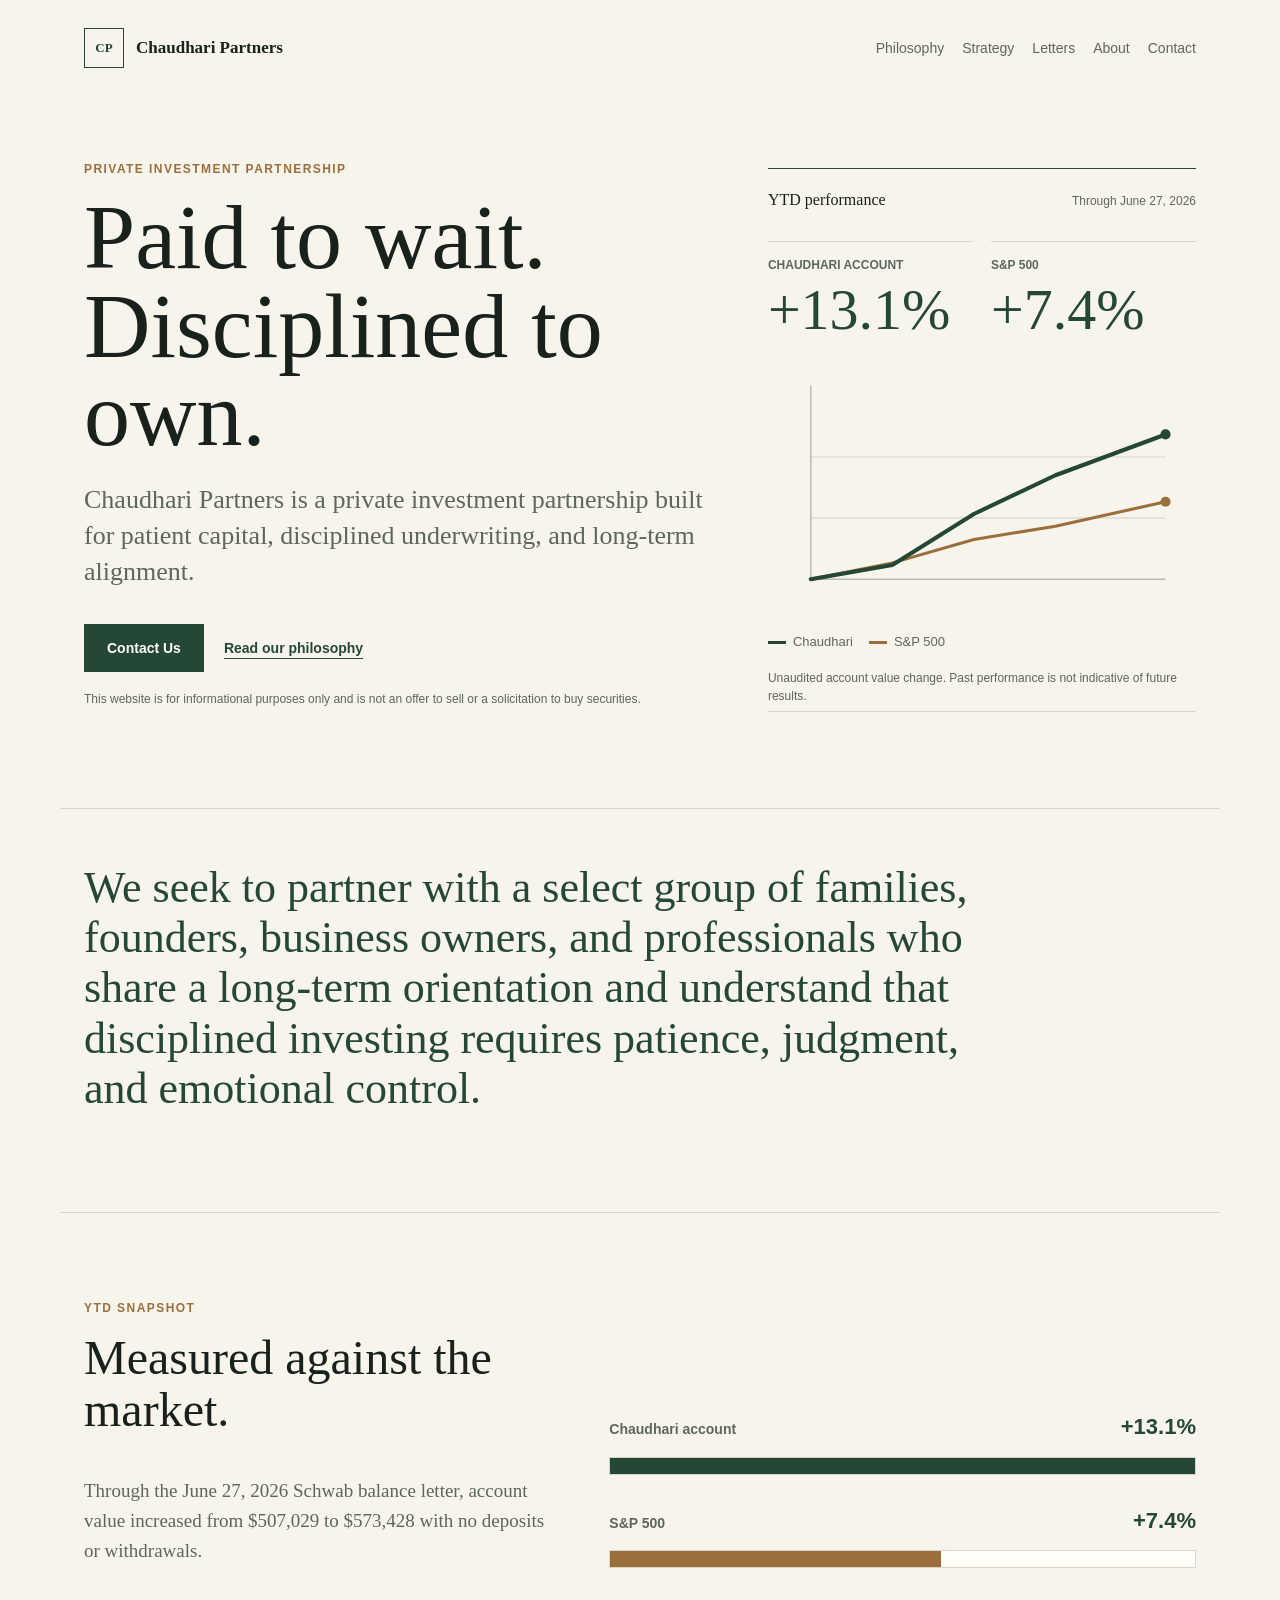
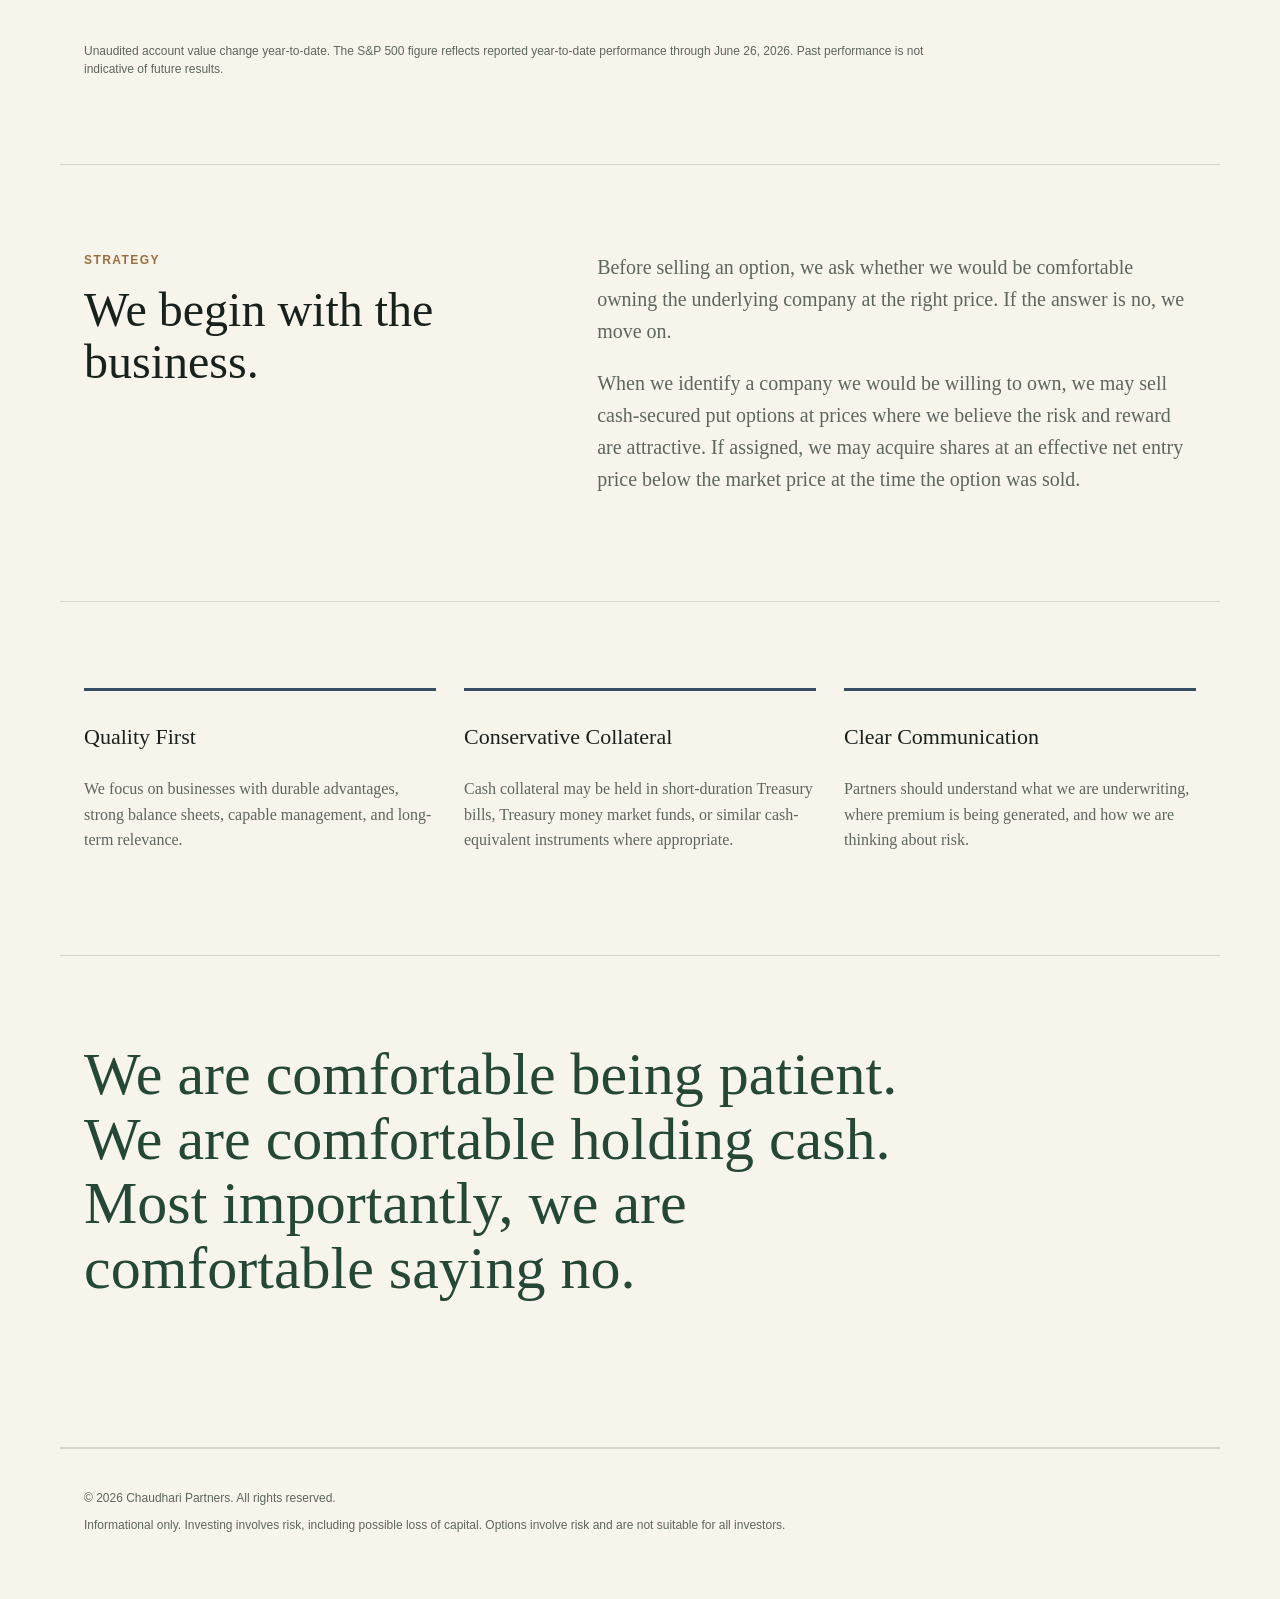
==== index.html @ 7013c4ef "Add YTD chart and mid-year letter" ====
<!doctype html>
<html lang="en">
  <head>
    <meta charset="utf-8">
    <meta name="viewport" content="width=device-width, initial-scale=1">
    <title>Chaudhari Partners | Private Investment Partnership</title>
    <meta name="description" content="Chaudhari Partners is a private investment partnership for patient capital, disciplined underwriting, and long-term alignment in public markets.">
    <meta name="robots" content="index, follow">
    <link rel="canonical" href="https://www.chaudharipartners.com/">
    <meta property="og:type" content="website">
    <meta property="og:site_name" content="Chaudhari Partners">
    <meta property="og:title" content="Chaudhari Partners | Private Investment Partnership">
    <meta property="og:description" content="Patient capital, disciplined underwriting, and long-term alignment in public markets.">
    <meta property="og:url" content="https://www.chaudharipartners.com/">
    <meta name="twitter:card" content="summary">
    <meta name="twitter:title" content="Chaudhari Partners | Private Investment Partnership">
    <meta name="twitter:description" content="Patient capital, disciplined underwriting, and long-term alignment in public markets.">
    <script type="application/ld+json">
      {
        "@context": "https://schema.org",
        "@type": "Organization",
        "name": "Chaudhari Partners",
        "url": "https://www.chaudharipartners.com/",
        "description": "A private investment partnership built for patient capital, disciplined underwriting, and long-term alignment.",
        "areaServed": "United States",
        "sameAs": []
      }
    </script>
    <link rel="icon" href="favicon.svg" type="image/svg+xml">
    <link rel="stylesheet" href="styles.css">
  </head>
  <body>
    <header class="site-header">
      <a class="brand" href="index.html" aria-label="Chaudhari Partners home"><span class="brand-mark">CP</span><span>Chaudhari Partners</span></a>
      <nav class="nav" aria-label="Primary navigation">
        <a href="philosophy.html">Philosophy</a>
        <a href="index.html#strategy">Strategy</a>
        <a href="letters.html">Letters</a>
        <a href="about.html">About</a>
        <a href="contact.html">Contact</a>
      </nav>
    </header>
    <main>
      <section class="hero">
        <div class="hero-copy">
          <p class="eyebrow">Private investment partnership</p>
          <h1>Paid to wait. Disciplined to own.</h1>
          <p class="lede">Chaudhari Partners is a private investment partnership built for patient capital, disciplined underwriting, and long-term alignment.</p>
          <div class="hero-actions">
            <a class="button" href="contact.html">Contact Us</a>
            <a class="text-link" href="philosophy.html">Read our philosophy</a>
          </div>
          <p class="notice">This website is for informational purposes only and is not an offer to sell or a solicitation to buy securities.</p>
        </div>
        <aside class="hero-chart-panel" aria-label="Year-to-date performance comparison">
          <div class="chart-topline">
            <p class="panel-label">YTD performance</p>
            <span>Through June 27, 2026</span>
          </div>
          <div class="chart-values">
            <div>
              <span>Chaudhari account</span>
              <strong>+13.1%</strong>
            </div>
            <div>
              <span>S&amp;P 500</span>
              <strong>+7.4%</strong>
            </div>
          </div>
          <svg class="hero-chart" viewBox="0 0 420 260" role="img" aria-label="Chaudhari account outperformed the S&P 500 year to date">
            <line x1="42" y1="28" x2="42" y2="218"></line>
            <line x1="42" y1="218" x2="390" y2="218"></line>
            <line class="gridline" x1="42" y1="158" x2="390" y2="158"></line>
            <line class="gridline" x1="42" y1="98" x2="390" y2="98"></line>
            <path class="benchmark-line" d="M 42 218 L 122 202 L 202 179 L 282 166 L 390 142"></path>
            <path class="account-line" d="M 42 218 L 122 204 L 202 154 L 282 116 L 390 76"></path>
            <circle class="account-dot" cx="390" cy="76" r="5"></circle>
            <circle class="benchmark-dot" cx="390" cy="142" r="5"></circle>
          </svg>
          <div class="chart-legend">
            <span><i class="legend-account"></i>Chaudhari</span>
            <span><i class="legend-benchmark"></i>S&amp;P 500</span>
          </div>
          <p class="chart-disclosure">Unaudited account value change. Past performance is not indicative of future results.</p>
        </aside>
      </section>
      <section class="intro">
        <p>We seek to partner with a select group of families, founders, business owners, and professionals who share a long-term orientation and understand that disciplined investing requires patience, judgment, and emotional control.</p>
      </section>
      <section class="section performance-snapshot" aria-labelledby="performance-title">
        <div class="performance-heading">
          <p class="eyebrow">YTD snapshot</p>
          <h2 id="performance-title">Measured against the market.</h2>
          <p>Through the June 27, 2026 Schwab balance letter, account value increased from $507,029 to $573,428 with no deposits or withdrawals.</p>
        </div>
        <div class="performance-chart" aria-label="Year-to-date performance comparison">
          <div class="metric-row">
            <div class="metric-label">
              <span>Chaudhari account</span>
              <strong>+13.1%</strong>
            </div>
            <div class="bar-track"><div class="bar account-bar"></div></div>
          </div>
          <div class="metric-row">
            <div class="metric-label">
              <span>S&amp;P 500</span>
              <strong>+7.4%</strong>
            </div>
            <div class="bar-track"><div class="bar benchmark-bar"></div></div>
          </div>
        </div>
        <p class="performance-note">Unaudited account value change year-to-date. The S&amp;P 500 figure reflects reported year-to-date performance through June 26, 2026. Past performance is not indicative of future results.</p>
      </section>
      <section id="strategy" class="section split">
        <div>
          <p class="eyebrow">Strategy</p>
          <h2>We begin with the business.</h2>
        </div>
        <div class="prose">
          <p>Before selling an option, we ask whether we would be comfortable owning the underlying company at the right price. If the answer is no, we move on.</p>
          <p>When we identify a company we would be willing to own, we may sell cash-secured put options at prices where we believe the risk and reward are attractive. If assigned, we may acquire shares at an effective net entry price below the market price at the time the option was sold.</p>
        </div>
      </section>
      <section class="section grid-three">
        <article><h3>Quality First</h3><p>We focus on businesses with durable advantages, strong balance sheets, capable management, and long-term relevance.</p></article>
        <article><h3>Conservative Collateral</h3><p>Cash collateral may be held in short-duration Treasury bills, Treasury money market funds, or similar cash-equivalent instruments where appropriate.</p></article>
        <article><h3>Clear Communication</h3><p>Partners should understand what we are underwriting, where premium is being generated, and how we are thinking about risk.</p></article>
      </section>
      <section class="section quote-band"><blockquote><p>We are comfortable being patient. We are comfortable holding cash. Most importantly, we are comfortable saying no.</p></blockquote></section>
    </main>
    <footer class="site-footer">
      <p>&copy; 2026 Chaudhari Partners. All rights reserved.</p>
      <p>Informational only. Investing involves risk, including possible loss of capital. Options involve risk and are not suitable for all investors.</p>
    </footer>
  </body>
</html>
---- styles.css ----
:root {
  --ink: #18211c;
  --muted: #5d665f;
  --line: #d8d5cb;
  --paper: #f7f4ec;
  --white: #fffdf8;
  --green: #254735;
  --copper: #9b6f3c;
  --blue: #384c65;
}

* { box-sizing: border-box; }
html { scroll-behavior: smooth; }
body {
  margin: 0;
  background: var(--paper);
  color: var(--ink);
  font-family: Georgia, "Times New Roman", serif;
  line-height: 1.6;
}
a { color: inherit; }
.site-header {
  display: flex;
  align-items: center;
  justify-content: space-between;
  gap: 32px;
  max-width: 1160px;
  margin: 0 auto;
  padding: 28px 24px;
}
.brand {
  display: inline-flex;
  align-items: center;
  gap: 12px;
  color: var(--ink);
  font-size: 17px;
  font-weight: 700;
  text-decoration: none;
  white-space: nowrap;
}
.brand-mark {
  display: inline-grid;
  width: 40px;
  height: 40px;
  place-items: center;
  border: 1px solid var(--green);
  color: var(--green);
  font-size: 13px;
  letter-spacing: 0;
}
.nav {
  display: flex;
  flex-wrap: wrap;
  align-items: center;
  justify-content: flex-end;
  gap: 18px;
  color: var(--muted);
  font-family: Arial, Helvetica, sans-serif;
  font-size: 14px;
}
.nav a { text-decoration: none; }
.nav a:hover { color: var(--green); }
.hero {
  display: grid;
  grid-template-columns: minmax(0, 1.1fr) minmax(280px, 0.75fr);
  gap: 56px;
  align-items: center;
  max-width: 1160px;
  min-height: 620px;
  margin: 0 auto;
  padding: 64px 24px 88px;
}
.eyebrow {
  margin: 0 0 14px;
  color: var(--copper);
  font-family: Arial, Helvetica, sans-serif;
  font-size: 12px;
  font-weight: 700;
  letter-spacing: 0.12em;
  text-transform: uppercase;
}
h1, h2, h3, p { margin-top: 0; }
h1 {
  max-width: 760px;
  margin-bottom: 24px;
  font-size: clamp(48px, 8vw, 92px);
  font-weight: 500;
  line-height: 0.96;
  letter-spacing: 0;
}
h2 {
  font-size: clamp(30px, 4vw, 48px);
  font-weight: 500;
  line-height: 1.08;
  letter-spacing: 0;
}
h3 { font-size: 22px; font-weight: 500; }
.lede {
  max-width: 720px;
  color: var(--muted);
  font-size: clamp(20px, 2.4vw, 26px);
  line-height: 1.38;
}
.hero-actions {
  display: flex;
  flex-wrap: wrap;
  align-items: center;
  gap: 20px;
  margin: 34px 0 18px;
}
.button {
  display: inline-flex;
  min-height: 48px;
  align-items: center;
  justify-content: center;
  padding: 12px 22px;
  border: 1px solid var(--green);
  background: var(--green);
  color: var(--white);
  font-family: Arial, Helvetica, sans-serif;
  font-size: 14px;
  font-weight: 700;
  text-decoration: none;
}
.button:hover { background: #1a3527; }
.text-link {
  color: var(--green);
  font-family: Arial, Helvetica, sans-serif;
  font-size: 14px;
  font-weight: 700;
  text-decoration-thickness: 1px;
  text-underline-offset: 5px;
}
.notice {
  max-width: 560px;
  color: var(--muted);
  font-family: Arial, Helvetica, sans-serif;
  font-size: 12px;
  line-height: 1.5;
}
.hero-chart-panel {
  border-top: 1px solid var(--green);
  border-bottom: 1px solid var(--line);
  padding: 18px 0 6px;
}
.chart-topline {
  display: flex;
  align-items: baseline;
  justify-content: space-between;
  gap: 18px;
  margin-bottom: 28px;
}
.chart-topline .panel-label {
  margin-bottom: 0;
}
.chart-topline span,
.chart-disclosure {
  color: var(--muted);
  font-family: Arial, Helvetica, sans-serif;
  font-size: 12px;
}
.chart-values {
  display: grid;
  grid-template-columns: 1fr 1fr;
  gap: 18px;
  margin-bottom: 18px;
}
.chart-values div {
  border-top: 1px solid var(--line);
  padding-top: 14px;
}
.chart-values span {
  display: block;
  color: var(--muted);
  font-family: Arial, Helvetica, sans-serif;
  font-size: 12px;
  font-weight: 700;
  text-transform: uppercase;
}
.chart-values strong {
  display: block;
  margin-top: 6px;
  color: var(--green);
  font-size: clamp(34px, 5vw, 58px);
  font-weight: 500;
  line-height: 1;
}
.hero-chart {
  display: block;
  width: 100%;
  height: auto;
  margin: 8px 0 10px;
}
.hero-chart line {
  stroke: rgba(24, 33, 28, 0.28);
  stroke-width: 1.4;
}
.hero-chart .gridline {
  stroke: rgba(24, 33, 28, 0.12);
}
.account-line,
.benchmark-line {
  fill: none;
  stroke-linecap: round;
  stroke-linejoin: round;
  stroke-width: 4;
}
.account-line {
  stroke: var(--green);
}
.benchmark-line {
  stroke: var(--copper);
  stroke-width: 3;
}
.account-dot {
  fill: var(--green);
}
.benchmark-dot {
  fill: var(--copper);
}
.chart-legend {
  display: flex;
  flex-wrap: wrap;
  gap: 16px;
  margin-bottom: 16px;
  color: var(--muted);
  font-family: Arial, Helvetica, sans-serif;
  font-size: 13px;
}
.chart-legend span {
  display: inline-flex;
  align-items: center;
  gap: 7px;
}
.chart-legend i {
  display: inline-block;
  width: 18px;
  height: 3px;
}
.legend-account {
  background: var(--green);
}
.legend-benchmark {
  background: var(--copper);
}
.chart-disclosure {
  margin-bottom: 0;
  line-height: 1.5;
}
.intro, .section, .page {
  max-width: 1160px;
  margin: 0 auto;
  padding-right: 24px;
  padding-left: 24px;
}
.intro {
  padding-top: 54px;
  padding-bottom: 54px;
  border-top: 1px solid var(--line);
  border-bottom: 1px solid var(--line);
}
.intro p {
  max-width: 900px;
  color: var(--green);
  font-size: clamp(28px, 4vw, 44px);
  line-height: 1.14;
}
.section { padding-top: 86px; padding-bottom: 86px; }
.split {
  display: grid;
  grid-template-columns: minmax(240px, 0.75fr) minmax(0, 1fr);
  gap: 64px;
}
.prose { color: var(--muted); font-size: 20px; }
.performance-snapshot {
  display: grid;
  grid-template-columns: minmax(260px, 0.8fr) minmax(0, 1fr);
  gap: 56px;
  align-items: end;
  border-bottom: 1px solid var(--line);
}
.performance-heading p:not(.eyebrow) {
  max-width: 520px;
  color: var(--muted);
  font-size: 19px;
}
.performance-chart {
  display: grid;
  gap: 28px;
  padding: 8px 0 18px;
}
.metric-row {
  display: grid;
  gap: 12px;
}
.metric-label {
  display: flex;
  align-items: baseline;
  justify-content: space-between;
  gap: 20px;
  font-family: Arial, Helvetica, sans-serif;
}
.metric-label span {
  color: var(--muted);
  font-size: 14px;
  font-weight: 700;
}
.metric-label strong {
  color: var(--green);
  font-size: 22px;
}
.bar-track {
  height: 18px;
  border: 1px solid var(--line);
  background: var(--white);
}
.bar {
  height: 100%;
}
.account-bar {
  width: 100%;
  background: var(--green);
}
.benchmark-bar {
  width: 56.5%;
  background: var(--copper);
}
.performance-note {
  grid-column: 1 / -1;
  max-width: 860px;
  margin-bottom: 0;
  color: var(--muted);
  font-family: Arial, Helvetica, sans-serif;
  font-size: 12px;
  line-height: 1.5;
}

.grid-three {
  display: grid;
  grid-template-columns: repeat(3, minmax(0, 1fr));
  gap: 28px;
  border-top: 1px solid var(--line);
}
.grid-three article { padding-top: 28px; border-top: 3px solid var(--blue); }
.grid-three p { color: var(--muted); }
.quote-band { border-top: 1px solid var(--line); border-bottom: 1px solid var(--line); }
blockquote { margin: 0; }
blockquote p {
  max-width: 900px;
  color: var(--green);
  font-size: clamp(34px, 5vw, 60px);
  line-height: 1.08;
}
.page { min-height: 64vh; }
.page-hero { max-width: 880px; padding: 72px 0 52px; }
.content-list {
  display: grid;
  gap: 34px;
  max-width: 860px;
  padding-bottom: 90px;
}
.content-list article, .letter-placeholder, .contact-panel, .important, .partner-list {
  border-top: 1px solid var(--line);
  padding-top: 28px;
}
.content-list p, .letter-placeholder p, .important p, .partner-list, .contact-panel p {
  color: var(--muted);
  font-size: 19px;
}
.about-detail { border-top: 1px solid var(--line); }
.about-values {
  padding-top: 28px;
  padding-bottom: 44px;
}
.about-values article { border-top-color: var(--green); }
.about-values h2 {
  margin-bottom: 14px;
  color: var(--green);
  font-size: clamp(26px, 3vw, 38px);
}
.partner-list ul {
  display: grid;
  grid-template-columns: repeat(2, minmax(0, 1fr));
  gap: 12px 28px;
  margin: 24px 0 0;
  padding: 0;
  list-style: none;
}
.partner-list li { padding-left: 20px; border-left: 3px solid var(--copper); }
.letter-placeholder, .contact-panel, .important { max-width: 820px; margin-bottom: 80px; }
.investor-letter {
  max-width: 920px;
  margin-bottom: 92px;
  border-top: 1px solid var(--line);
  padding-top: 34px;
}
.letter-header {
  max-width: 760px;
  margin-bottom: 34px;
}
.letter-header h2 {
  margin-bottom: 14px;
}
.letter-header > p:last-child {
  color: var(--muted);
  font-family: Arial, Helvetica, sans-serif;
  font-size: 14px;
}
.letter-metrics {
  display: grid;
  grid-template-columns: repeat(4, minmax(0, 1fr));
  gap: 18px;
  margin: 34px 0 52px;
}
.letter-metrics div {
  border-top: 3px solid var(--green);
  padding-top: 14px;
}
.letter-metrics span {
  display: block;
  color: var(--muted);
  font-family: Arial, Helvetica, sans-serif;
  font-size: 12px;
  font-weight: 700;
  text-transform: uppercase;
}
.letter-metrics strong {
  display: block;
  margin-top: 8px;
  color: var(--ink);
  font-size: clamp(26px, 3vw, 38px);
  font-weight: 500;
  line-height: 1;
}
.letter-body {
  max-width: 760px;
  color: var(--muted);
  font-size: 20px;
}
.letter-body h3 {
  margin-top: 42px;
  margin-bottom: 12px;
  color: var(--green);
  font-size: 28px;
}
.letter-disclaimer {
  max-width: 820px;
  margin-top: 46px;
  border-top: 1px solid var(--line);
  padding-top: 20px;
}
.letter-disclaimer p {
  color: var(--muted);
  font-family: Arial, Helvetica, sans-serif;
  font-size: 12px;
  line-height: 1.55;
}
.contact-panel {
  display: flex;
  align-items: center;
  justify-content: space-between;
  gap: 28px;
}
.site-footer {
  max-width: 1160px;
  margin: 0 auto;
  padding: 40px 24px 56px;
  border-top: 1px solid var(--line);
  color: var(--muted);
  font-family: Arial, Helvetica, sans-serif;
  font-size: 12px;
}
.site-footer p { max-width: 860px; margin-bottom: 8px; }
@media (max-width: 820px) {
  .site-header { align-items: flex-start; flex-direction: column; }
  .nav { justify-content: flex-start; gap: 12px 16px; }
  .hero, .split, .grid-three, .performance-snapshot { grid-template-columns: 1fr; }
  .hero { gap: 36px; min-height: 0; padding-top: 34px; }
  .section { padding-top: 58px; padding-bottom: 58px; }
  .partner-list ul, .letter-metrics { grid-template-columns: 1fr; }
  .contact-panel { align-items: flex-start; flex-direction: column; }
}
@media (max-width: 520px) {
  .brand { white-space: normal; }
  h1 { font-size: 44px; }
  .lede, .prose { font-size: 18px; }
}
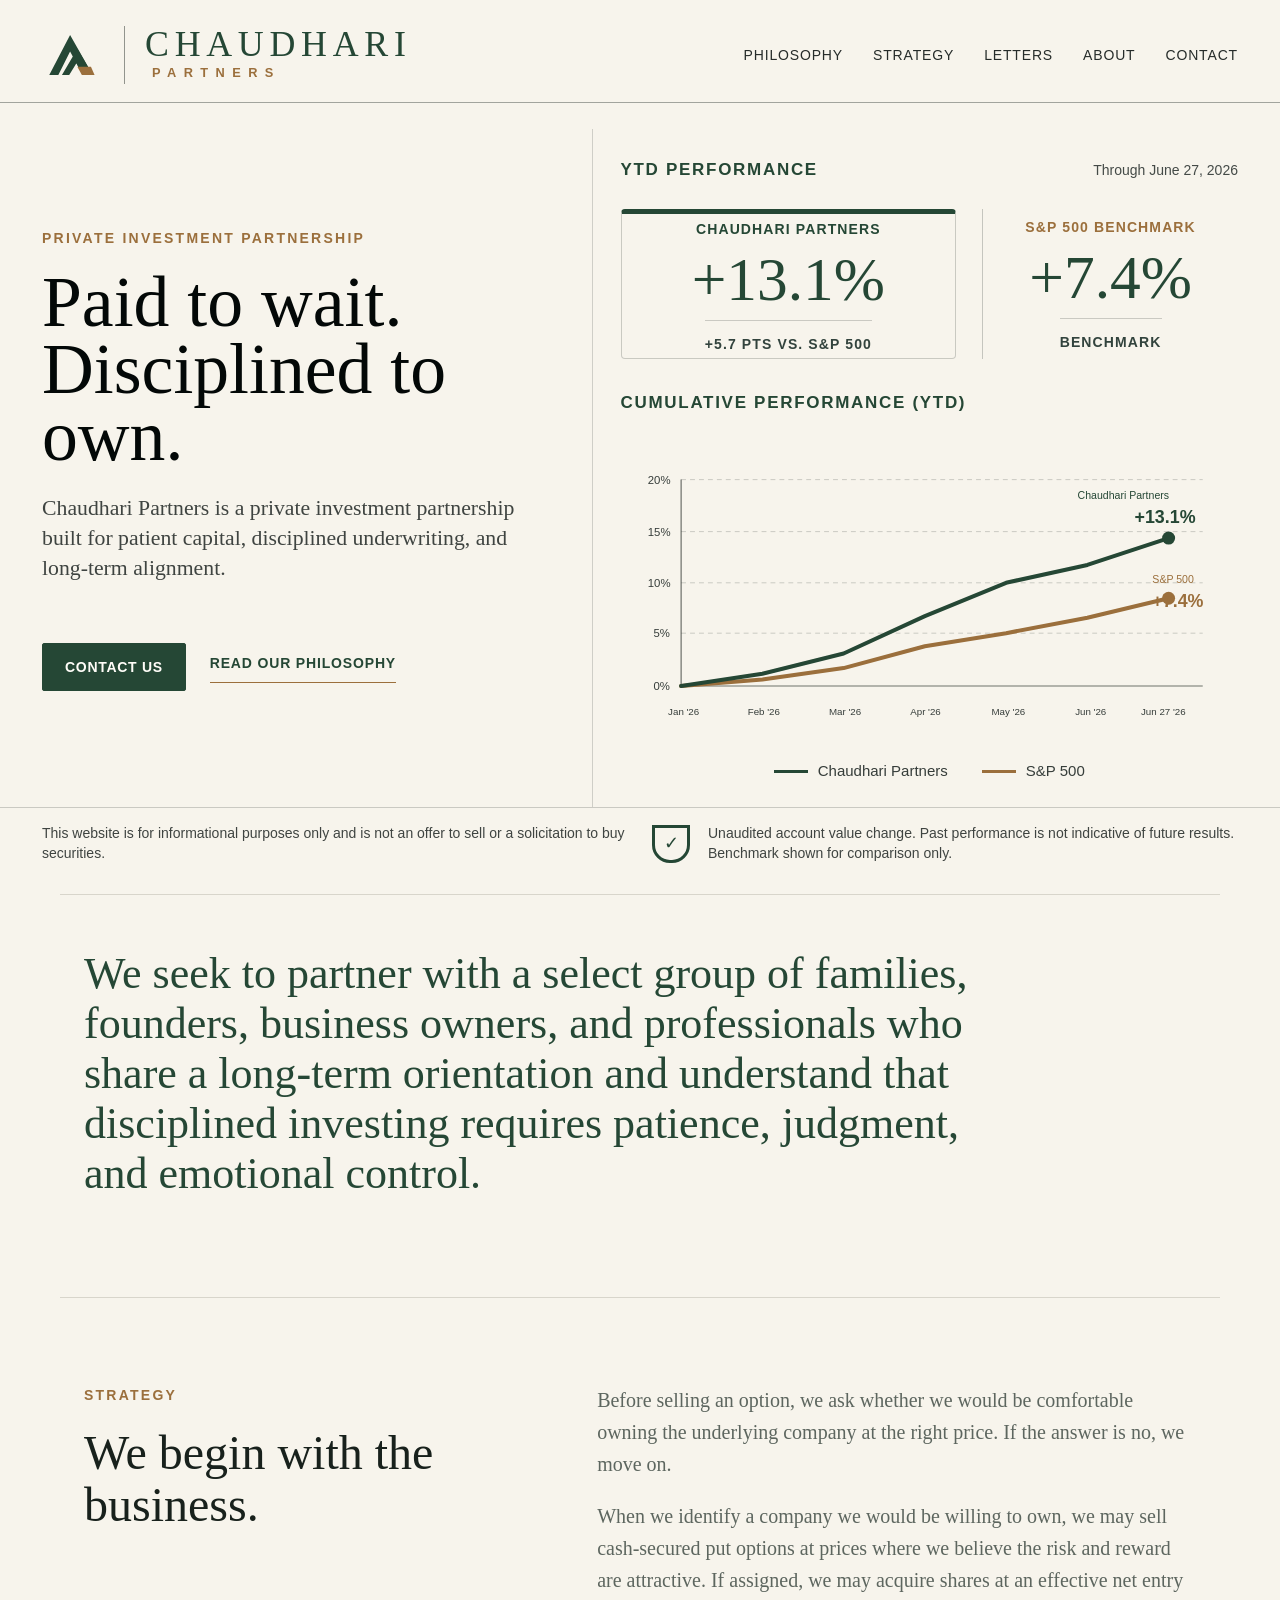
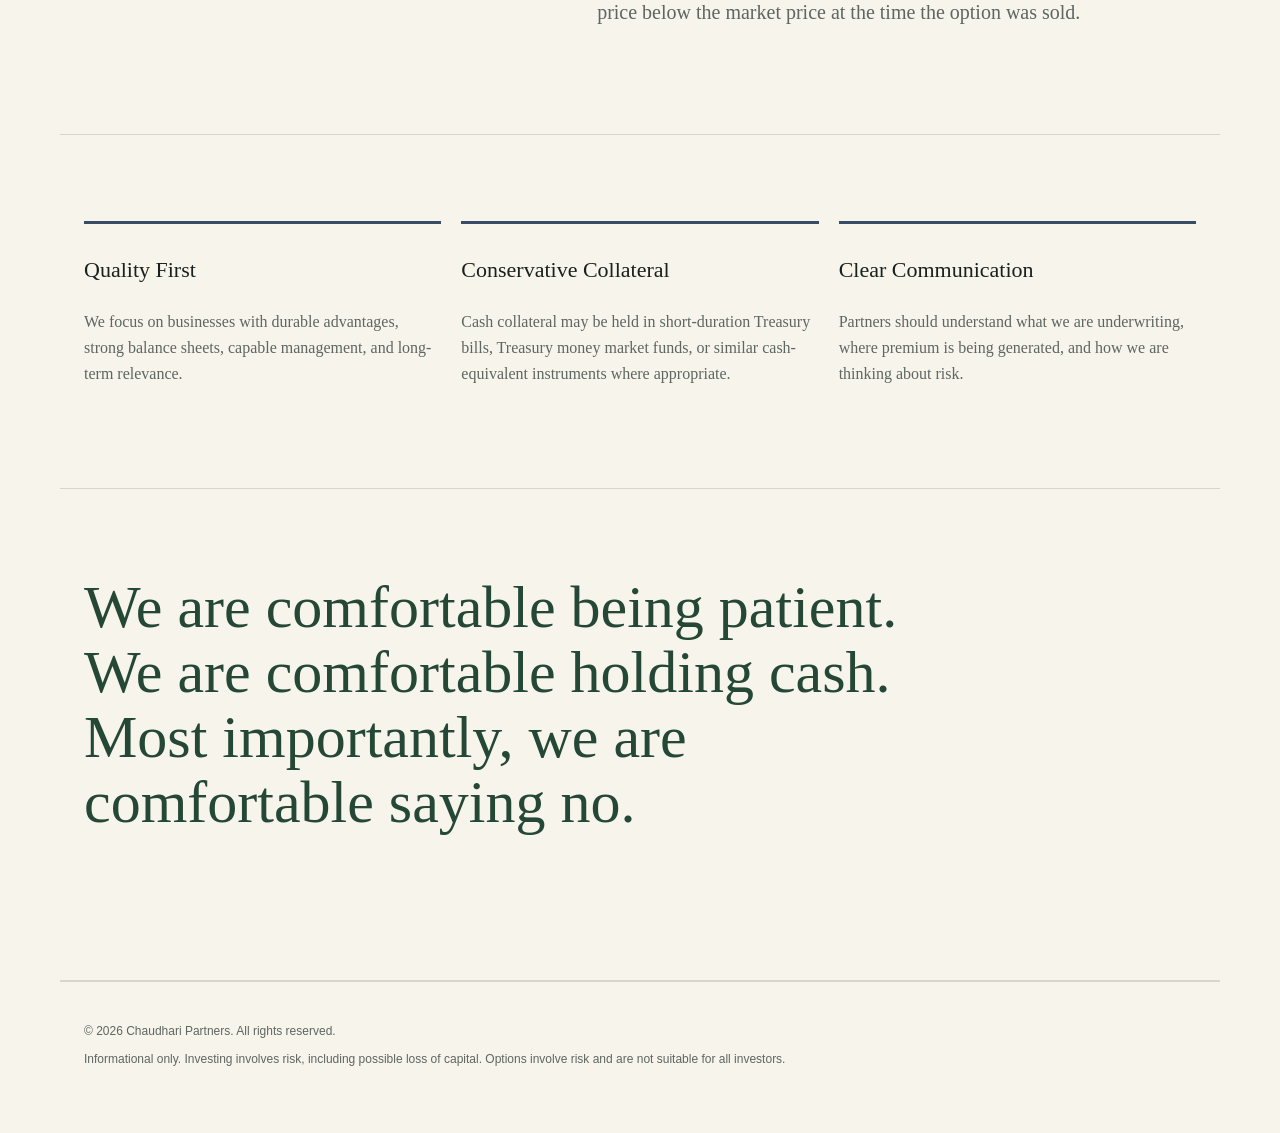
==== commit 20d7145b: "Refine homepage performance UI" ====
--- a/index.html
+++ b/index.html
@@ -31,7 +31,15 @@
   </head>
   <body>
     <header class="site-header">
-      <a class="brand" href="index.html" aria-label="Chaudhari Partners home"><span class="brand-mark">CP</span><span>Chaudhari Partners</span></a>
+      <a class="brand brand-lockup" href="index.html" aria-label="Chaudhari Partners home">
+        <svg class="brand-symbol" viewBox="0 0 64 64" aria-hidden="true">
+          <path class="symbol-green" d="M8 54 31 10l25 44H45L31 28 18 54Z"></path>
+          <path class="symbol-green" d="M22 54 39 25l17 29H45l-7-13-8 13Z"></path>
+          <path class="symbol-gold" d="M39 45h15l4 9H44Z"></path>
+        </svg>
+        <span class="brand-divider"></span>
+        <span class="brand-wordmark"><strong>Chaudhari</strong><em>Partners</em></span>
+      </a>
       <nav class="nav" aria-label="Primary navigation">
         <a href="philosophy.html">Philosophy</a>
         <a href="index.html#strategy">Strategy</a>
@@ -40,8 +48,9 @@
         <a href="contact.html">Contact</a>
       </nav>
     </header>
+
     <main>
-      <section class="hero">
+      <section class="hero hero-dashboard">
         <div class="hero-copy">
           <p class="eyebrow">Private investment partnership</p>
           <h1>Paid to wait. Disciplined to own.</h1>
@@ -50,67 +59,72 @@
             <a class="button" href="contact.html">Contact Us</a>
             <a class="text-link" href="philosophy.html">Read our philosophy</a>
           </div>
-          <p class="notice">This website is for informational purposes only and is not an offer to sell or a solicitation to buy securities.</p>
         </div>
-        <aside class="hero-chart-panel" aria-label="Year-to-date performance comparison">
-          <div class="chart-topline">
-            <p class="panel-label">YTD performance</p>
+
+        <aside class="performance-board" aria-label="Year-to-date performance comparison">
+          <div class="board-heading">
+            <h2>YTD Performance</h2>
             <span>Through June 27, 2026</span>
           </div>
-          <div class="chart-values">
-            <div>
-              <span>Chaudhari account</span>
+          <div class="scorecards">
+            <div class="scorecard primary-score">
+              <span>Chaudhari Partners</span>
               <strong>+13.1%</strong>
+              <small>+5.7 pts vs. S&amp;P 500</small>
             </div>
-            <div>
-              <span>S&amp;P 500</span>
+            <div class="scorecard benchmark-score">
+              <span>S&amp;P 500 Benchmark</span>
               <strong>+7.4%</strong>
+              <small>Benchmark</small>
             </div>
           </div>
-          <svg class="hero-chart" viewBox="0 0 420 260" role="img" aria-label="Chaudhari account outperformed the S&P 500 year to date">
-            <line x1="42" y1="28" x2="42" y2="218"></line>
-            <line x1="42" y1="218" x2="390" y2="218"></line>
-            <line class="gridline" x1="42" y1="158" x2="390" y2="158"></line>
-            <line class="gridline" x1="42" y1="98" x2="390" y2="98"></line>
-            <path class="benchmark-line" d="M 42 218 L 122 202 L 202 179 L 282 166 L 390 142"></path>
-            <path class="account-line" d="M 42 218 L 122 204 L 202 154 L 282 116 L 390 76"></path>
-            <circle class="account-dot" cx="390" cy="76" r="5"></circle>
-            <circle class="benchmark-dot" cx="390" cy="142" r="5"></circle>
-          </svg>
-          <div class="chart-legend">
-            <span><i class="legend-account"></i>Chaudhari</span>
-            <span><i class="legend-benchmark"></i>S&amp;P 500</span>
+          <div class="chart-block">
+            <h3>Cumulative Performance (YTD)</h3>
+            <svg class="performance-line-chart" viewBox="0 0 760 380" role="img" aria-label="Cumulative YTD performance chart">
+              <line class="axis" x1="74" y1="304" x2="716" y2="304"></line>
+              <line class="axis" x1="74" y1="50" x2="74" y2="304"></line>
+              <line class="dash" x1="74" y1="239" x2="716" y2="239"></line>
+              <line class="dash" x1="74" y1="177" x2="716" y2="177"></line>
+              <line class="dash" x1="74" y1="114" x2="716" y2="114"></line>
+              <line class="dash" x1="74" y1="50" x2="716" y2="50"></line>
+              <text x="40" y="309">0%</text>
+              <text x="40" y="244">5%</text>
+              <text x="33" y="182">10%</text>
+              <text x="33" y="119">15%</text>
+              <text x="33" y="55">20%</text>
+              <path class="sp-line" d="M74 304 L174 296 L274 282 L374 255 L474 239 L574 220 L674 196"></path>
+              <path class="cp-line" d="M74 304 L174 289 L274 264 L374 218 L474 177 L574 155 L674 122"></path>
+              <circle class="cp-point" cx="674" cy="122" r="8"></circle>
+              <circle class="sp-point" cx="674" cy="196" r="8"></circle>
+              <text class="chart-date" x="58" y="340">Jan '26</text>
+              <text class="chart-date" x="156" y="340">Feb '26</text>
+              <text class="chart-date" x="256" y="340">Mar '26</text>
+              <text class="chart-date" x="356" y="340">Apr '26</text>
+              <text class="chart-date" x="456" y="340">May '26</text>
+              <text class="chart-date" x="559" y="340">Jun '26</text>
+              <text class="chart-date" x="640" y="340">Jun 27 '26</text>
+              <text class="cp-label" x="562" y="74">Chaudhari Partners</text>
+              <text class="cp-value" x="632" y="104">+13.1%</text>
+              <text class="sp-label" x="654" y="177">S&amp;P 500</text>
+              <text class="sp-value" x="654" y="207">+7.4%</text>
+            </svg>
+            <div class="chart-legend">
+              <span><i class="legend-account"></i>Chaudhari Partners</span>
+              <span><i class="legend-benchmark"></i>S&amp;P 500</span>
+            </div>
           </div>
-          <p class="chart-disclosure">Unaudited account value change. Past performance is not indicative of future results.</p>
         </aside>
       </section>
+
+      <section class="hero-footnote">
+        <p>This website is for informational purposes only and is not an offer to sell or a solicitation to buy securities.</p>
+        <p><span class="shield-mark">✓</span> Unaudited account value change. Past performance is not indicative of future results. Benchmark shown for comparison only.</p>
+      </section>
+
       <section class="intro">
         <p>We seek to partner with a select group of families, founders, business owners, and professionals who share a long-term orientation and understand that disciplined investing requires patience, judgment, and emotional control.</p>
       </section>
-      <section class="section performance-snapshot" aria-labelledby="performance-title">
-        <div class="performance-heading">
-          <p class="eyebrow">YTD snapshot</p>
-          <h2 id="performance-title">Measured against the market.</h2>
-          <p>Through the June 27, 2026 Schwab balance letter, account value increased from $507,029 to $573,428 with no deposits or withdrawals.</p>
-        </div>
-        <div class="performance-chart" aria-label="Year-to-date performance comparison">
-          <div class="metric-row">
-            <div class="metric-label">
-              <span>Chaudhari account</span>
-              <strong>+13.1%</strong>
-            </div>
-            <div class="bar-track"><div class="bar account-bar"></div></div>
-          </div>
-          <div class="metric-row">
-            <div class="metric-label">
-              <span>S&amp;P 500</span>
-              <strong>+7.4%</strong>
-            </div>
-            <div class="bar-track"><div class="bar benchmark-bar"></div></div>
-          </div>
-        </div>
-        <p class="performance-note">Unaudited account value change year-to-date. The S&amp;P 500 figure reflects reported year-to-date performance through June 26, 2026. Past performance is not indicative of future results.</p>
-      </section>
+
       <section id="strategy" class="section split">
         <div>
           <p class="eyebrow">Strategy</p>
@@ -121,23 +135,19 @@
           <p>When we identify a company we would be willing to own, we may sell cash-secured put options at prices where we believe the risk and reward are attractive. If assigned, we may acquire shares at an effective net entry price below the market price at the time the option was sold.</p>
         </div>
       </section>
+
       <section class="section grid-three">
         <article><h3>Quality First</h3><p>We focus on businesses with durable advantages, strong balance sheets, capable management, and long-term relevance.</p></article>
         <article><h3>Conservative Collateral</h3><p>Cash collateral may be held in short-duration Treasury bills, Treasury money market funds, or similar cash-equivalent instruments where appropriate.</p></article>
         <article><h3>Clear Communication</h3><p>Partners should understand what we are underwriting, where premium is being generated, and how we are thinking about risk.</p></article>
       </section>
+
       <section class="section quote-band"><blockquote><p>We are comfortable being patient. We are comfortable holding cash. Most importantly, we are comfortable saying no.</p></blockquote></section>
     </main>
+
     <footer class="site-footer">
       <p>&copy; 2026 Chaudhari Partners. All rights reserved.</p>
       <p>Informational only. Investing involves risk, including possible loss of capital. Options involve risk and are not suitable for all investors.</p>
     </footer>
   </body>
 </html>
-
-
-
-
-
-
-
--- a/styles.css
+++ b/styles.css
@@ -24,18 +24,21 @@
   align-items: center;
   justify-content: space-between;
   gap: 32px;
-  max-width: 1160px;
+  max-width: 1280px;
   margin: 0 auto;
-  padding: 28px 24px;
+  padding: 26px 42px 18px;
+  border-bottom: 1px solid rgba(24, 33, 28, 0.38);
 }
 .brand {
+  color: var(--ink);
+  text-decoration: none;
+}
+.brand:not(.brand-lockup) {
   display: inline-flex;
   align-items: center;
   gap: 12px;
-  color: var(--ink);
-  font-size: 17px;
-  font-weight: 700;
-  text-decoration: none;
+  font-size: 14px;
+  font-weight: 700;
   white-space: nowrap;
 }
 .brand-mark {
@@ -48,44 +51,98 @@
   font-size: 13px;
   letter-spacing: 0;
 }
+.brand-lockup {
+  display: inline-grid;
+  grid-template-columns: 62px 1px minmax(220px, auto);
+  gap: 20px;
+  align-items: center;
+}
+.brand-symbol {
+  width: 58px;
+  height: 58px;
+}
+.symbol-green {
+  fill: var(--green);
+}
+.symbol-gold {
+  fill: var(--copper);
+}
+.brand-divider {
+  width: 1px;
+  height: 58px;
+  background: rgba(24, 33, 28, 0.45);
+}
+.brand-wordmark {
+  display: grid;
+  gap: 2px;
+  text-transform: uppercase;
+}
+.brand-wordmark strong {
+  color: var(--green);
+  font-size: clamp(27px, 2.8vw, 39px);
+  font-weight: 500;
+  letter-spacing: 0.16em;
+  line-height: 0.95;
+}
+.brand-wordmark em {
+  color: var(--copper);
+  font-family: Arial, Helvetica, sans-serif;
+  font-size: clamp(11px, 1vw, 14px);
+  font-style: normal;
+  font-weight: 700;
+  letter-spacing: 0.58em;
+  padding-left: 7px;
+}
 .nav {
   display: flex;
   flex-wrap: wrap;
   align-items: center;
   justify-content: flex-end;
-  gap: 18px;
-  color: var(--muted);
-  font-family: Arial, Helvetica, sans-serif;
-  font-size: 14px;
+  gap: clamp(16px, 2.5vw, 30px);
+  color: #262c2a;
+  font-family: Arial, Helvetica, sans-serif;
+  font-size: 14px;
+  letter-spacing: 0.06em;
+  text-transform: uppercase;
 }
 .nav a { text-decoration: none; }
 .nav a:hover { color: var(--green); }
 .hero {
   display: grid;
-  grid-template-columns: minmax(0, 1.1fr) minmax(280px, 0.75fr);
-  gap: 56px;
-  align-items: center;
-  max-width: 1160px;
-  min-height: 620px;
+  grid-template-columns: minmax(340px, 0.85fr) minmax(540px, 1fr);
+  gap: 0;
+  align-items: stretch;
+  max-width: 1280px;
+  min-height: 590px;
   margin: 0 auto;
-  padding: 64px 24px 88px;
+  padding: 26px 42px 0;
+}
+.hero-dashboard .hero-copy {
+  display: flex;
+  flex-direction: column;
+  justify-content: center;
+  padding: 24px 48px 42px 0;
 }
 .eyebrow {
-  margin: 0 0 14px;
+  margin: 0 0 20px;
   color: var(--copper);
   font-family: Arial, Helvetica, sans-serif;
-  font-size: 12px;
-  font-weight: 700;
-  letter-spacing: 0.12em;
-  text-transform: uppercase;
-}
-h1, h2, h3, p { margin-top: 0; }
+  font-size: 14px;
+  font-weight: 700;
+  letter-spacing: 0.16em;
+  text-transform: uppercase;
+}
+h1,
+h2,
+h3,
+p { margin-top: 0; }
 h1 {
-  max-width: 760px;
+  max-width: 690px;
   margin-bottom: 24px;
-  font-size: clamp(48px, 8vw, 92px);
+  color: #030807;
+  font-size: clamp(54px, 5.6vw, 88px);
   font-weight: 500;
-  line-height: 0.96;
+  line-height: 0.93;
   letter-spacing: 0;
 }
 h2 {
@@ -96,17 +153,17 @@
 }
 h3 { font-size: 22px; font-weight: 500; }
 .lede {
-  max-width: 720px;
-  color: var(--muted);
-  font-size: clamp(20px, 2.4vw, 26px);
+  max-width: 650px;
+  color: #3f4441;
+  font-size: clamp(19px, 1.7vw, 24px);
   line-height: 1.38;
 }
 .hero-actions {
   display: flex;
   flex-wrap: wrap;
   align-items: center;
-  gap: 20px;
-  margin: 34px 0 18px;
+  gap: 24px;
+  margin: 38px 0 0;
 }
 .button {
   display: inline-flex;
@@ -115,21 +172,27 @@
   justify-content: center;
   padding: 12px 22px;
   border: 1px solid var(--green);
+  border-radius: 2px;
   background: var(--green);
   color: var(--white);
   font-family: Arial, Helvetica, sans-serif;
   font-size: 14px;
   font-weight: 700;
+  letter-spacing: 0.05em;
   text-decoration: none;
+  text-transform: uppercase;
 }
 .button:hover { background: #1a3527; }
 .text-link {
   color: var(--green);
-  font-family: Arial, Helvetica, sans-serif;
-  font-size: 14px;
-  font-weight: 700;
-  text-decoration-thickness: 1px;
-  text-underline-offset: 5px;
+  border-bottom: 1px solid var(--copper);
+  font-family: Arial, Helvetica, sans-serif;
+  font-size: 14px;
+  font-weight: 700;
+  letter-spacing: 0.06em;
+  padding-bottom: 8px;
+  text-decoration: none;
+  text-transform: uppercase;
 }
 .notice {
   max-width: 560px;
@@ -138,115 +201,144 @@
   font-size: 12px;
   line-height: 1.5;
 }
-.hero-chart-panel {
-  border-top: 1px solid var(--green);
-  border-bottom: 1px solid var(--line);
-  padding: 18px 0 6px;
-}
-.chart-topline {
+.performance-board {
+  border-left: 1px solid rgba(24, 33, 28, 0.18);
+  padding: 30px 0 24px 28px;
+}
+.board-heading {
   display: flex;
   align-items: baseline;
   justify-content: space-between;
-  gap: 18px;
+  gap: 24px;
   margin-bottom: 28px;
 }
-.chart-topline .panel-label {
-  margin-bottom: 0;
-}
-.chart-topline span,
-.chart-disclosure {
-  color: var(--muted);
-  font-family: Arial, Helvetica, sans-serif;
-  font-size: 12px;
-}
-.chart-values {
-  display: grid;
-  grid-template-columns: 1fr 1fr;
-  gap: 18px;
-  margin-bottom: 18px;
-}
-.chart-values div {
-  border-top: 1px solid var(--line);
-  padding-top: 14px;
-}
-.chart-values span {
+.board-heading h2,
+.chart-block h3 {
+  margin: 0;
+  color: var(--green);
+  font-family: Arial, Helvetica, sans-serif;
+  font-size: 17px;
+  font-weight: 700;
+  letter-spacing: 0.1em;
+  text-transform: uppercase;
+}
+.board-heading span {
+  color: #444a47;
+  font-family: Arial, Helvetica, sans-serif;
+  font-size: 14px;
+}
+.scorecards {
+  display: grid;
+  grid-template-columns: minmax(260px, 1.05fr) minmax(210px, 0.8fr);
+  gap: 26px;
+  align-items: center;
+  margin-bottom: 30px;
+}
+.scorecard {
+  min-height: 150px;
+  display: grid;
+  place-items: center;
+  align-content: center;
+  text-align: center;
+}
+.primary-score {
+  border: 1px solid rgba(24, 33, 28, 0.2);
+  border-top: 5px solid var(--green);
+  border-radius: 4px;
+}
+.benchmark-score {
+  border-left: 1px solid rgba(24, 33, 28, 0.22);
+}
+.scorecard span,
+.scorecard small {
+  color: var(--green);
+  font-family: Arial, Helvetica, sans-serif;
+  font-size: 14px;
+  font-weight: 700;
+  letter-spacing: 0.08em;
+  text-transform: uppercase;
+}
+.benchmark-score span,
+.benchmark-score strong,
+.benchmark-score small {
+  color: var(--copper);
+}
+.scorecard strong {
   display: block;
-  color: var(--muted);
-  font-family: Arial, Helvetica, sans-serif;
-  font-size: 12px;
-  font-weight: 700;
-  text-transform: uppercase;
-}
-.chart-values strong {
-  display: block;
-  margin-top: 6px;
-  color: var(--green);
-  font-size: clamp(34px, 5vw, 58px);
+  margin: 12px 0;
+  color: var(--green);
+  font-size: clamp(42px, 4.8vw, 64px);
   font-weight: 500;
-  line-height: 1;
-}
-.hero-chart {
+  line-height: 0.9;
+}
+.scorecard small {
+  border-top: 1px solid rgba(24, 33, 28, 0.2);
+  padding-top: 12px;
+  color: #32433d;
+}
+.chart-block h3 {
+  margin-bottom: 22px;
+}
+.performance-line-chart {
   display: block;
   width: 100%;
   height: auto;
-  margin: 8px 0 10px;
-}
-.hero-chart line {
-  stroke: rgba(24, 33, 28, 0.28);
-  stroke-width: 1.4;
-}
-.hero-chart .gridline {
-  stroke: rgba(24, 33, 28, 0.12);
-}
-.account-line,
-.benchmark-line {
+}
+.performance-line-chart text {
+  fill: #363d3a;
+  font-family: Arial, Helvetica, sans-serif;
+  font-size: 14px;
+}
+.performance-line-chart .axis {
+  stroke: rgba(24, 33, 28, 0.62);
+  stroke-width: 1.5;
+}
+.performance-line-chart .dash {
+  stroke: rgba(24, 33, 28, 0.25);
+  stroke-dasharray: 6 5;
+  stroke-width: 1;
+}
+.cp-line,
+.sp-line {
   fill: none;
   stroke-linecap: round;
   stroke-linejoin: round;
-  stroke-width: 4;
-}
-.account-line {
-  stroke: var(--green);
-}
-.benchmark-line {
-  stroke: var(--copper);
-  stroke-width: 3;
-}
-.account-dot {
-  fill: var(--green);
-}
-.benchmark-dot {
-  fill: var(--copper);
-}
+  stroke-width: 5;
+}
+.cp-line { stroke: var(--green); }
+.sp-line { stroke: var(--copper); }
+.cp-point { fill: var(--green); }
+.sp-point { fill: var(--copper); }
+.cp-label,
+.cp-value { fill: var(--green) !important; }
+.sp-label,
+.sp-value { fill: var(--copper) !important; }
+.cp-label,
+.sp-label { font-size: 13px !important; }
+.cp-value,
+.sp-value { font-size: 22px !important; font-weight: 700; }
+.chart-date { font-size: 12px !important; }
 .chart-legend {
   display: flex;
-  flex-wrap: wrap;
-  gap: 16px;
-  margin-bottom: 16px;
-  color: var(--muted);
-  font-family: Arial, Helvetica, sans-serif;
-  font-size: 13px;
+  justify-content: center;
+  gap: 34px;
+  margin-top: 12px;
+  color: #363d3a;
+  font-family: Arial, Helvetica, sans-serif;
+  font-size: 15px;
 }
 .chart-legend span {
   display: inline-flex;
   align-items: center;
-  gap: 7px;
+  gap: 10px;
 }
 .chart-legend i {
   display: inline-block;
-  width: 18px;
+  width: 34px;
   height: 3px;
 }
-.legend-account {
-  background: var(--green);
-}
-.legend-benchmark {
-  background: var(--copper);
-}
-.chart-disclosure {
-  margin-bottom: 0;
-  line-height: 1.5;
-}
+.legend-account { background: var(--green); }
+.legend-benchmark { background: var(--copper); }
 .intro, .section, .page {
   max-width: 1160px;
   margin: 0 auto;
@@ -272,73 +364,42 @@
   gap: 64px;
 }
 .prose { color: var(--muted); font-size: 20px; }
-.performance-snapshot {
-  display: grid;
-  grid-template-columns: minmax(260px, 0.8fr) minmax(0, 1fr);
-  gap: 56px;
-  align-items: end;
-  border-bottom: 1px solid var(--line);
-}
-.performance-heading p:not(.eyebrow) {
-  max-width: 520px;
-  color: var(--muted);
-  font-size: 19px;
-}
-.performance-chart {
-  display: grid;
-  gap: 28px;
-  padding: 8px 0 18px;
-}
-.metric-row {
-  display: grid;
-  gap: 12px;
-}
-.metric-label {
-  display: flex;
-  align-items: baseline;
-  justify-content: space-between;
+.hero-footnote {
+  display: grid;
+  grid-template-columns: 1fr 1fr;
+  gap: 24px;
+  max-width: 1280px;
+  margin: 0 auto;
+  padding: 16px 42px 30px;
+  border-top: 1px solid rgba(24, 33, 28, 0.2);
+  color: #3f4441;
+  font-family: Arial, Helvetica, sans-serif;
+  font-size: 14px;
+  line-height: 1.4;
+}
+.hero-footnote p {
+  margin: 0;
+}
+.hero-footnote p:last-child {
+  display: flex;
+  align-items: center;
+  gap: 18px;
+}
+.shield-mark {
+  display: inline-grid;
+  flex: 0 0 auto;
+  width: 38px;
+  height: 38px;
+  place-items: center;
+  border: 3px solid var(--green);
+  border-radius: 0 0 18px 18px;
+  color: var(--green);
+  font-size: 18px;
+}
+.grid-three {
+  display: grid;
+  grid-template-columns: repeat(3, minmax(0, 1fr));
   gap: 20px;
-  font-family: Arial, Helvetica, sans-serif;
-}
-.metric-label span {
-  color: var(--muted);
-  font-size: 14px;
-  font-weight: 700;
-}
-.metric-label strong {
-  color: var(--green);
-  font-size: 22px;
-}
-.bar-track {
-  height: 18px;
-  border: 1px solid var(--line);
-  background: var(--white);
-}
-.bar {
-  height: 100%;
-}
-.account-bar {
-  width: 100%;
-  background: var(--green);
-}
-.benchmark-bar {
-  width: 56.5%;
-  background: var(--copper);
-}
-.performance-note {
-  grid-column: 1 / -1;
-  max-width: 860px;
-  margin-bottom: 0;
-  color: var(--muted);
-  font-family: Arial, Helvetica, sans-serif;
-  font-size: 12px;
-  line-height: 1.5;
-}
-
-.grid-three {
-  display: grid;
-  grid-template-columns: repeat(3, minmax(0, 1fr));
-  gap: 28px;
   border-top: 1px solid var(--line);
 }
 .grid-three article { padding-top: 28px; border-top: 3px solid var(--blue); }
@@ -406,6 +467,9 @@
   font-family: Arial, Helvetica, sans-serif;
   font-size: 14px;
 }
+.letter-actions {
+  margin: -10px 0 34px;
+}
 .letter-metrics {
   display: grid;
   grid-template-columns: repeat(4, minmax(0, 1fr));
@@ -443,6 +507,36 @@
   color: var(--green);
   font-size: 28px;
 }
+.activity-table {
+  display: grid;
+  margin: 26px 0 26px;
+  border-top: 1px solid var(--green);
+  border-bottom: 1px solid var(--line);
+  font-family: Arial, Helvetica, sans-serif;
+  font-size: 13px;
+}
+.activity-table div {
+  display: grid;
+  grid-template-columns: 1fr 1.05fr 1.7fr;
+  gap: 18px;
+  padding: 14px 0;
+  border-top: 1px solid var(--line);
+}
+.activity-table div:first-child {
+  border-top: 0;
+  color: var(--green);
+  font-size: 11px;
+  font-weight: 700;
+  letter-spacing: 0.08em;
+  text-transform: uppercase;
+}
+.activity-table span {
+  color: var(--muted);
+}
+.activity-table div:not(:first-child) span:first-child {
+  color: var(--ink);
+  font-weight: 700;
+}
 .letter-disclaimer {
   max-width: 820px;
   margin-top: 46px;
@@ -459,7 +553,7 @@
   display: flex;
   align-items: center;
   justify-content: space-between;
-  gap: 28px;
+  gap: 20px;
 }
 .site-footer {
   max-width: 1160px;
@@ -471,22 +565,80 @@
   font-size: 12px;
 }
 .site-footer p { max-width: 860px; margin-bottom: 8px; }
-@media (max-width: 820px) {
-  .site-header { align-items: flex-start; flex-direction: column; }
-  .nav { justify-content: flex-start; gap: 12px 16px; }
-  .hero, .split, .grid-three, .performance-snapshot { grid-template-columns: 1fr; }
-  .hero { gap: 36px; min-height: 0; padding-top: 34px; }
+@media (max-width: 980px) {
+  .site-header {
+    align-items: flex-start;
+    flex-direction: column;
+    padding: 28px 24px 22px;
+  }
+
+.brand-lockup {
+    grid-template-columns: 64px 1px minmax(0, auto);
+    gap: 18px;
+  }
+  .brand-symbol,
+  .brand-divider {
+    width: 60px;
+    height: 60px;
+  }
+  .brand-divider { width: 1px; }
+  .nav {
+    justify-content: flex-start;
+    gap: 12px 20px;
+    font-size: 13px;
+  }
+  .hero {
+    grid-template-columns: 1fr;
+    min-height: 0;
+    padding: 34px 24px 0;
+  }
+  .hero-dashboard .hero-copy {
+    padding: 28px 0 46px;
+  }
+  .performance-board {
+    border-left: 0;
+    border-top: 1px solid rgba(24, 33, 28, 0.18);
+    padding: 32px 0 26px;
+  }
+  .scorecards {
+    grid-template-columns: 1fr;
+  }
+  .benchmark-score {
+    border-left: 0;
+    border-top: 1px solid rgba(24, 33, 28, 0.22);
+  }
+  .hero-footnote,
+  .split,
+  .grid-three {
+    grid-template-columns: 1fr;
+  }
+  .hero-footnote {
+    padding: 22px 24px 36px;
+  }
   .section { padding-top: 58px; padding-bottom: 58px; }
   .partner-list ul, .letter-metrics { grid-template-columns: 1fr; }
   .contact-panel { align-items: flex-start; flex-direction: column; }
 }
 @media (max-width: 520px) {
   .brand { white-space: normal; }
-  h1 { font-size: 44px; }
+  .brand-lockup { grid-template-columns: 48px 1px minmax(0, auto); gap: 12px; }
+  .brand-symbol, .brand-divider { width: 48px; height: 48px; }
+  .brand-divider { width: 1px; }
+  .brand-wordmark strong { font-size: 25px; letter-spacing: 0.12em; }
+  .brand-wordmark em { font-size: 11px; letter-spacing: 0.46em; }
+  h1 { font-size: 52px; }
   .lede, .prose { font-size: 18px; }
-}
-
-
-
-
-
+  .scorecard strong { font-size: 52px; }
+  .chart-legend { justify-content: flex-start; gap: 18px; }
+}
+
+
+
+
+
+
+
+
+
+
+
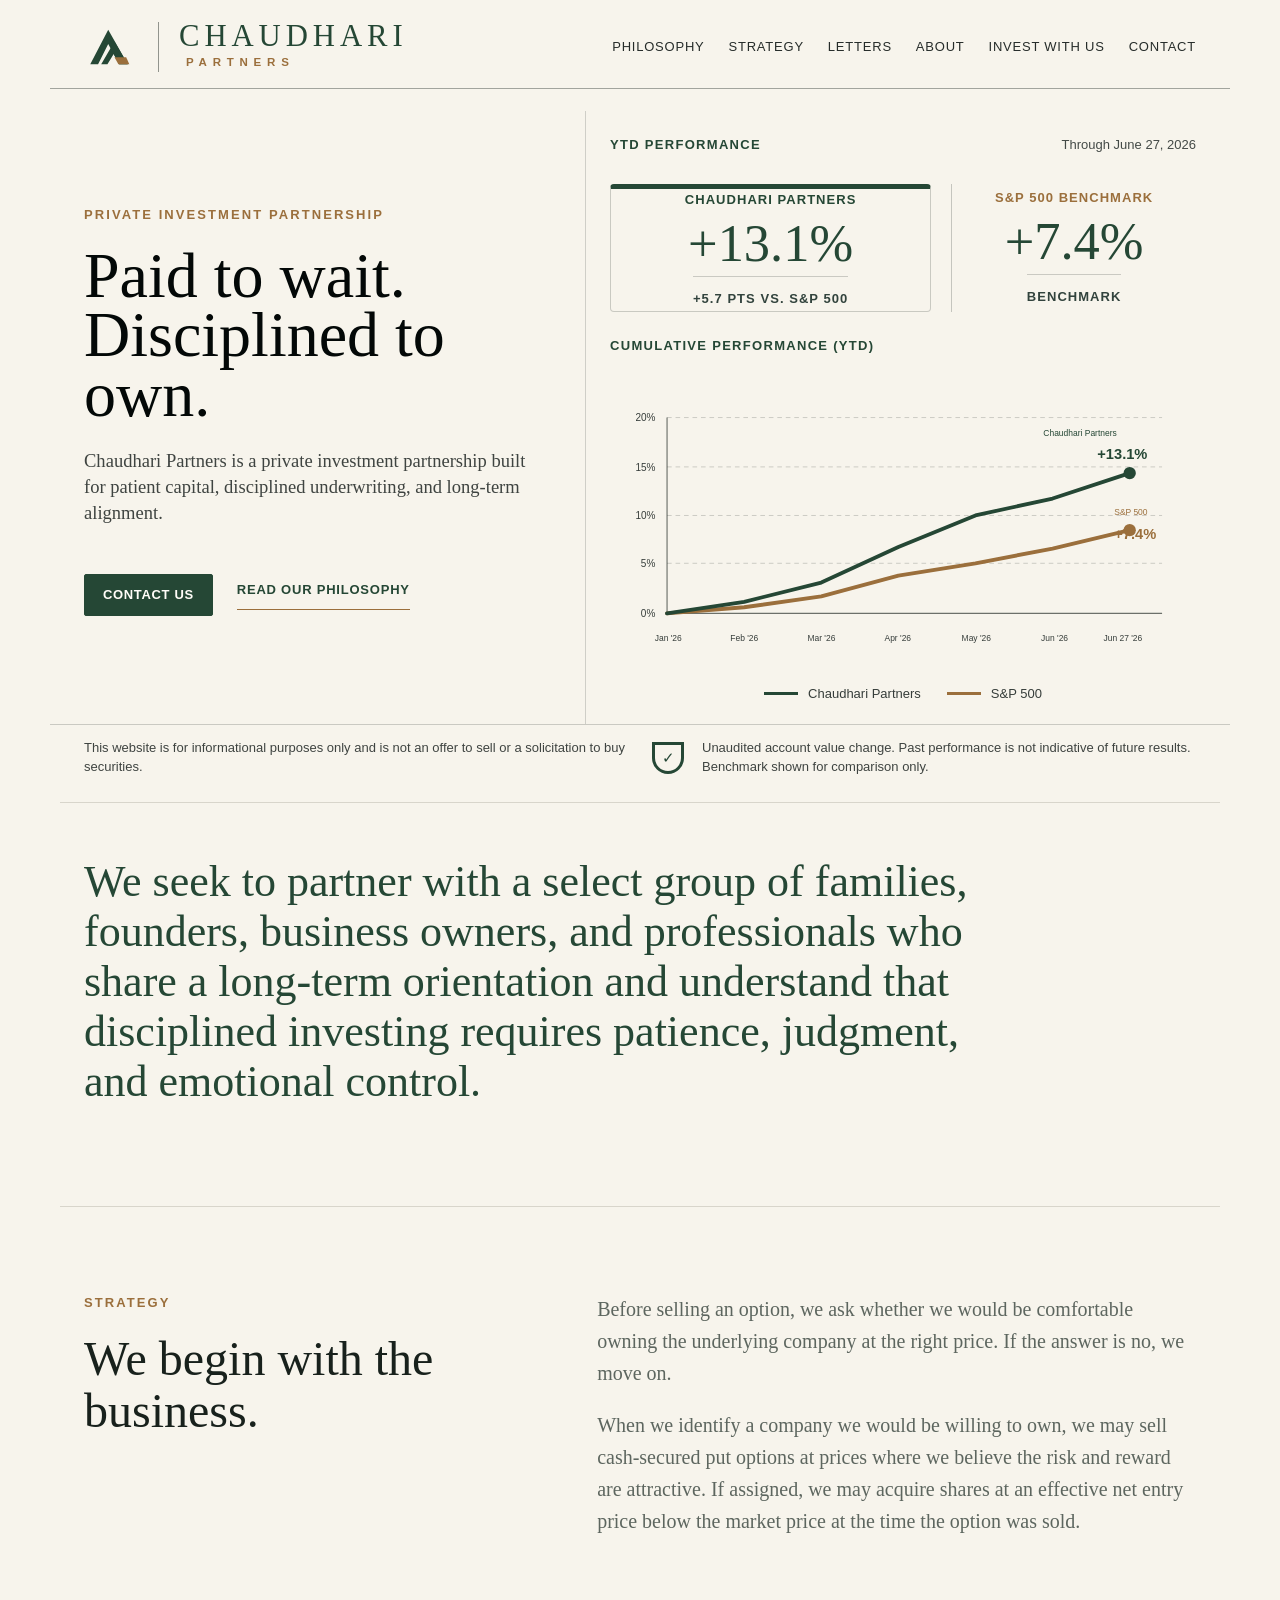
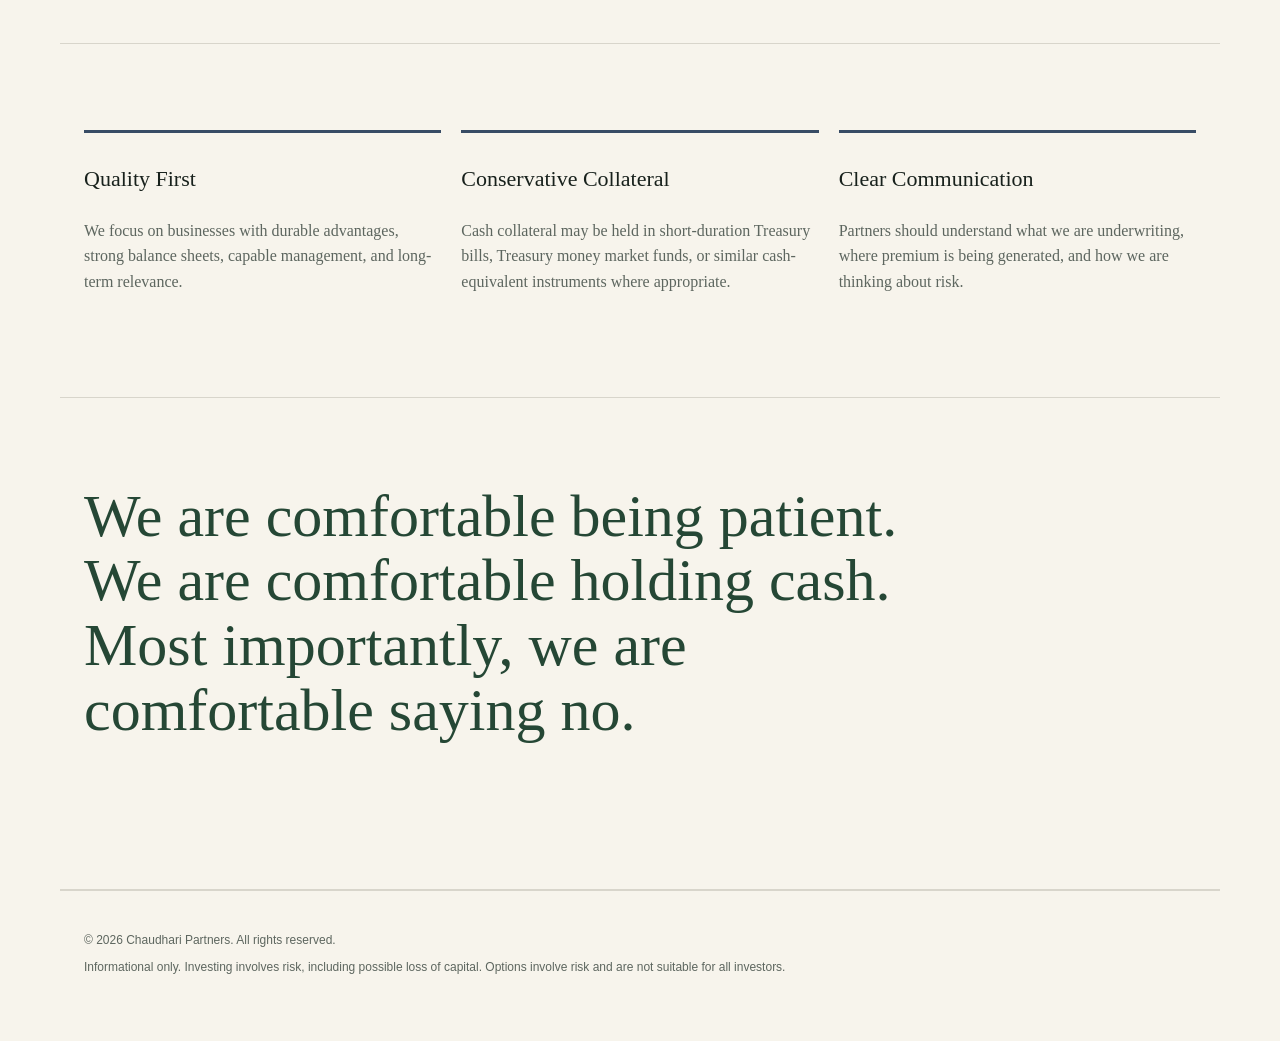
==== commit 0a3216f6: "Add invest page and refine homepage scale" ====
--- a/index.html
+++ b/index.html
@@ -45,6 +45,7 @@
         <a href="index.html#strategy">Strategy</a>
         <a href="letters.html">Letters</a>
         <a href="about.html">About</a>
+        <a href="invest.html">Invest with Us</a>
         <a href="contact.html">Contact</a>
       </nav>
     </header>
@@ -151,3 +152,4 @@
     </footer>
   </body>
 </html>
+
--- a/styles.css
+++ b/styles.css
@@ -24,9 +24,9 @@
   align-items: center;
   justify-content: space-between;
   gap: 32px;
-  max-width: 1280px;
+  max-width: 1180px;
   margin: 0 auto;
-  padding: 26px 42px 18px;
+  padding: 22px 34px 16px;
   border-bottom: 1px solid rgba(24, 33, 28, 0.38);
 }
 .brand {
@@ -37,7 +37,7 @@
   display: inline-flex;
   align-items: center;
   gap: 12px;
-  font-size: 14px;
+  font-size: 13px;
   font-weight: 700;
   white-space: nowrap;
 }
@@ -53,13 +53,13 @@
 }
 .brand-lockup {
   display: inline-grid;
-  grid-template-columns: 62px 1px minmax(220px, auto);
+  grid-template-columns: 54px 1px minmax(205px, auto);
   gap: 20px;
   align-items: center;
 }
 .brand-symbol {
-  width: 58px;
-  height: 58px;
+  width: 50px;
+  height: 50px;
 }
 .symbol-green {
   fill: var(--green);
@@ -69,7 +69,7 @@
 }
 .brand-divider {
   width: 1px;
-  height: 58px;
+  height: 50px;
   background: rgba(24, 33, 28, 0.45);
 }
 .brand-wordmark {
@@ -79,7 +79,7 @@
 }
 .brand-wordmark strong {
   color: var(--green);
-  font-size: clamp(27px, 2.8vw, 39px);
+  font-size: clamp(24px, 2.4vw, 34px);
   font-weight: 500;
   letter-spacing: 0.16em;
   line-height: 0.95;
@@ -87,10 +87,10 @@
 .brand-wordmark em {
   color: var(--copper);
   font-family: Arial, Helvetica, sans-serif;
-  font-size: clamp(11px, 1vw, 14px);
+  font-size: clamp(10px, 0.9vw, 12px);
   font-style: normal;
   font-weight: 700;
-  letter-spacing: 0.58em;
+  letter-spacing: 0.5em;
   padding-left: 7px;
 }
 .nav {
@@ -98,10 +98,10 @@
   flex-wrap: wrap;
   align-items: center;
   justify-content: flex-end;
-  gap: clamp(16px, 2.5vw, 30px);
+  gap: clamp(14px, 2.1vw, 24px);
   color: #262c2a;
   font-family: Arial, Helvetica, sans-serif;
-  font-size: 14px;
+  font-size: 13px;
   letter-spacing: 0.06em;
   text-transform: uppercase;
 }
@@ -109,25 +109,25 @@
 .nav a:hover { color: var(--green); }
 .hero {
   display: grid;
-  grid-template-columns: minmax(340px, 0.85fr) minmax(540px, 1fr);
+  grid-template-columns: minmax(310px, 0.82fr) minmax(500px, 1fr);
   gap: 0;
   align-items: stretch;
-  max-width: 1280px;
-  min-height: 590px;
+  max-width: 1180px;
+  min-height: 535px;
   margin: 0 auto;
-  padding: 26px 42px 0;
+  padding: 22px 34px 0;
 }
 .hero-dashboard .hero-copy {
   display: flex;
   flex-direction: column;
   justify-content: center;
-  padding: 24px 48px 42px 0;
+  padding: 20px 38px 34px 0;
 }
 .eyebrow {
   margin: 0 0 20px;
   color: var(--copper);
   font-family: Arial, Helvetica, sans-serif;
-  font-size: 14px;
+  font-size: 13px;
   font-weight: 700;
   letter-spacing: 0.16em;
   text-transform: uppercase;
@@ -140,7 +140,7 @@
   max-width: 690px;
   margin-bottom: 24px;
   color: #030807;
-  font-size: clamp(54px, 5.6vw, 88px);
+  font-size: clamp(48px, 5vw, 76px);
   font-weight: 500;
   line-height: 0.93;
   letter-spacing: 0;
@@ -155,7 +155,7 @@
 .lede {
   max-width: 650px;
   color: #3f4441;
-  font-size: clamp(19px, 1.7vw, 24px);
+  font-size: clamp(17px, 1.45vw, 21px);
   line-height: 1.38;
 }
 .hero-actions {
@@ -163,20 +163,20 @@
   flex-wrap: wrap;
   align-items: center;
   gap: 24px;
-  margin: 38px 0 0;
+  margin: 30px 0 0;
 }
 .button {
   display: inline-flex;
-  min-height: 48px;
+  min-height: 42px;
   align-items: center;
   justify-content: center;
-  padding: 12px 22px;
+  padding: 10px 18px;
   border: 1px solid var(--green);
   border-radius: 2px;
   background: var(--green);
   color: var(--white);
   font-family: Arial, Helvetica, sans-serif;
-  font-size: 14px;
+  font-size: 13px;
   font-weight: 700;
   letter-spacing: 0.05em;
   text-decoration: none;
@@ -187,7 +187,7 @@
   color: var(--green);
   border-bottom: 1px solid var(--copper);
   font-family: Arial, Helvetica, sans-serif;
-  font-size: 14px;
+  font-size: 13px;
   font-weight: 700;
   letter-spacing: 0.06em;
   padding-bottom: 8px;
@@ -203,7 +203,7 @@
 }
 .performance-board {
   border-left: 1px solid rgba(24, 33, 28, 0.18);
-  padding: 30px 0 24px 28px;
+  padding: 24px 0 20px 24px;
 }
 .board-heading {
   display: flex;
@@ -217,7 +217,7 @@
   margin: 0;
   color: var(--green);
   font-family: Arial, Helvetica, sans-serif;
-  font-size: 17px;
+  font-size: 13px;
   font-weight: 700;
   letter-spacing: 0.1em;
   text-transform: uppercase;
@@ -225,17 +225,17 @@
 .board-heading span {
   color: #444a47;
   font-family: Arial, Helvetica, sans-serif;
-  font-size: 14px;
+  font-size: 13px;
 }
 .scorecards {
   display: grid;
-  grid-template-columns: minmax(260px, 1.05fr) minmax(210px, 0.8fr);
-  gap: 26px;
-  align-items: center;
-  margin-bottom: 30px;
+  grid-template-columns: minmax(230px, 1.05fr) minmax(190px, 0.8fr);
+  gap: 20px;
+  align-items: center;
+  margin-bottom: 24px;
 }
 .scorecard {
-  min-height: 150px;
+  min-height: 128px;
   display: grid;
   place-items: center;
   align-content: center;
@@ -253,7 +253,7 @@
 .scorecard small {
   color: var(--green);
   font-family: Arial, Helvetica, sans-serif;
-  font-size: 14px;
+  font-size: 13px;
   font-weight: 700;
   letter-spacing: 0.08em;
   text-transform: uppercase;
@@ -265,9 +265,9 @@
 }
 .scorecard strong {
   display: block;
-  margin: 12px 0;
-  color: var(--green);
-  font-size: clamp(42px, 4.8vw, 64px);
+  margin: 9px 0;
+  color: var(--green);
+  font-size: clamp(36px, 4.1vw, 54px);
   font-weight: 500;
   line-height: 0.9;
 }
@@ -287,7 +287,7 @@
 .performance-line-chart text {
   fill: #363d3a;
   font-family: Arial, Helvetica, sans-serif;
-  font-size: 14px;
+  font-size: 13px;
 }
 .performance-line-chart .axis {
   stroke: rgba(24, 33, 28, 0.62);
@@ -314,18 +314,18 @@
 .sp-label,
 .sp-value { fill: var(--copper) !important; }
 .cp-label,
-.sp-label { font-size: 13px !important; }
+.sp-label { font-size: 11px !important; }
 .cp-value,
-.sp-value { font-size: 22px !important; font-weight: 700; }
-.chart-date { font-size: 12px !important; }
+.sp-value { font-size: 19px !important; font-weight: 700; }
+.chart-date { font-size: 11px !important; }
 .chart-legend {
   display: flex;
   justify-content: center;
-  gap: 34px;
+  gap: 26px;
   margin-top: 12px;
   color: #363d3a;
   font-family: Arial, Helvetica, sans-serif;
-  font-size: 15px;
+  font-size: 13px;
 }
 .chart-legend span {
   display: inline-flex;
@@ -368,13 +368,13 @@
   display: grid;
   grid-template-columns: 1fr 1fr;
   gap: 24px;
-  max-width: 1280px;
+  max-width: 1180px;
   margin: 0 auto;
-  padding: 16px 42px 30px;
+  padding: 14px 34px 26px;
   border-top: 1px solid rgba(24, 33, 28, 0.2);
   color: #3f4441;
   font-family: Arial, Helvetica, sans-serif;
-  font-size: 14px;
+  font-size: 13px;
   line-height: 1.4;
 }
 .hero-footnote p {
@@ -388,13 +388,13 @@
 .shield-mark {
   display: inline-grid;
   flex: 0 0 auto;
-  width: 38px;
-  height: 38px;
+  width: 32px;
+  height: 32px;
   place-items: center;
   border: 3px solid var(--green);
   border-radius: 0 0 18px 18px;
   color: var(--green);
-  font-size: 18px;
+  font-size: 15px;
 }
 .grid-three {
   display: grid;
@@ -416,7 +416,7 @@
 .page-hero { max-width: 880px; padding: 72px 0 52px; }
 .content-list {
   display: grid;
-  gap: 34px;
+  gap: 26px;
   max-width: 860px;
   padding-bottom: 90px;
 }
@@ -465,7 +465,7 @@
 .letter-header > p:last-child {
   color: var(--muted);
   font-family: Arial, Helvetica, sans-serif;
-  font-size: 14px;
+  font-size: 13px;
 }
 .letter-actions {
   margin: -10px 0 34px;
@@ -627,7 +627,7 @@
   .brand-wordmark strong { font-size: 25px; letter-spacing: 0.12em; }
   .brand-wordmark em { font-size: 11px; letter-spacing: 0.46em; }
   h1 { font-size: 52px; }
-  .lede, .prose { font-size: 18px; }
+  .lede, .prose { font-size: 15px; }
   .scorecard strong { font-size: 52px; }
   .chart-legend { justify-content: flex-start; gap: 18px; }
 }
@@ -642,3 +642,87 @@
 
 
 
+
+
+.process-steps {
+  display: grid;
+  grid-template-columns: repeat(4, minmax(0, 1fr));
+  gap: 22px;
+  border-top: 1px solid var(--line);
+}
+.process-steps article {
+  border-top: 3px solid var(--green);
+  padding-top: 18px;
+}
+.process-steps span {
+  display: block;
+  margin-bottom: 18px;
+  color: var(--copper);
+  font-family: Arial, Helvetica, sans-serif;
+  font-size: 12px;
+  font-weight: 700;
+}
+.process-steps h2 {
+  margin-bottom: 12px;
+  color: var(--green);
+  font-size: clamp(24px, 2.5vw, 34px);
+}
+.process-steps p,
+.invest-cta p {
+  color: var(--muted);
+  font-size: 18px;
+}
+.invest-cta {
+  border-top: 1px solid var(--line);
+  border-bottom: 1px solid var(--line);
+  padding-top: 34px;
+  padding-bottom: 34px;
+}
+@media (max-width: 980px) {
+  .process-steps {
+    grid-template-columns: repeat(2, minmax(0, 1fr));
+  }
+}
+@media (max-width: 620px) {
+  .process-steps {
+    grid-template-columns: 1fr;
+  }
+}
+
+.investment-terms {
+  display: grid;
+  grid-template-columns: repeat(3, minmax(0, 1fr));
+  gap: 22px;
+  border-top: 1px solid var(--line);
+  border-bottom: 1px solid var(--line);
+}
+.investment-terms article {
+  border-top: 3px solid var(--green);
+  padding-top: 18px;
+}
+.investment-terms span {
+  display: block;
+  color: var(--copper);
+  font-family: Arial, Helvetica, sans-serif;
+  font-size: 12px;
+  font-weight: 700;
+  letter-spacing: 0.1em;
+  text-transform: uppercase;
+}
+.investment-terms strong {
+  display: block;
+  margin: 10px 0 12px;
+  color: var(--green);
+  font-size: clamp(28px, 3vw, 42px);
+  font-weight: 500;
+  line-height: 1.05;
+}
+.investment-terms p {
+  color: var(--muted);
+  font-size: 18px;
+}
+@media (max-width: 820px) {
+  .investment-terms {
+    grid-template-columns: 1fr;
+  }
+}
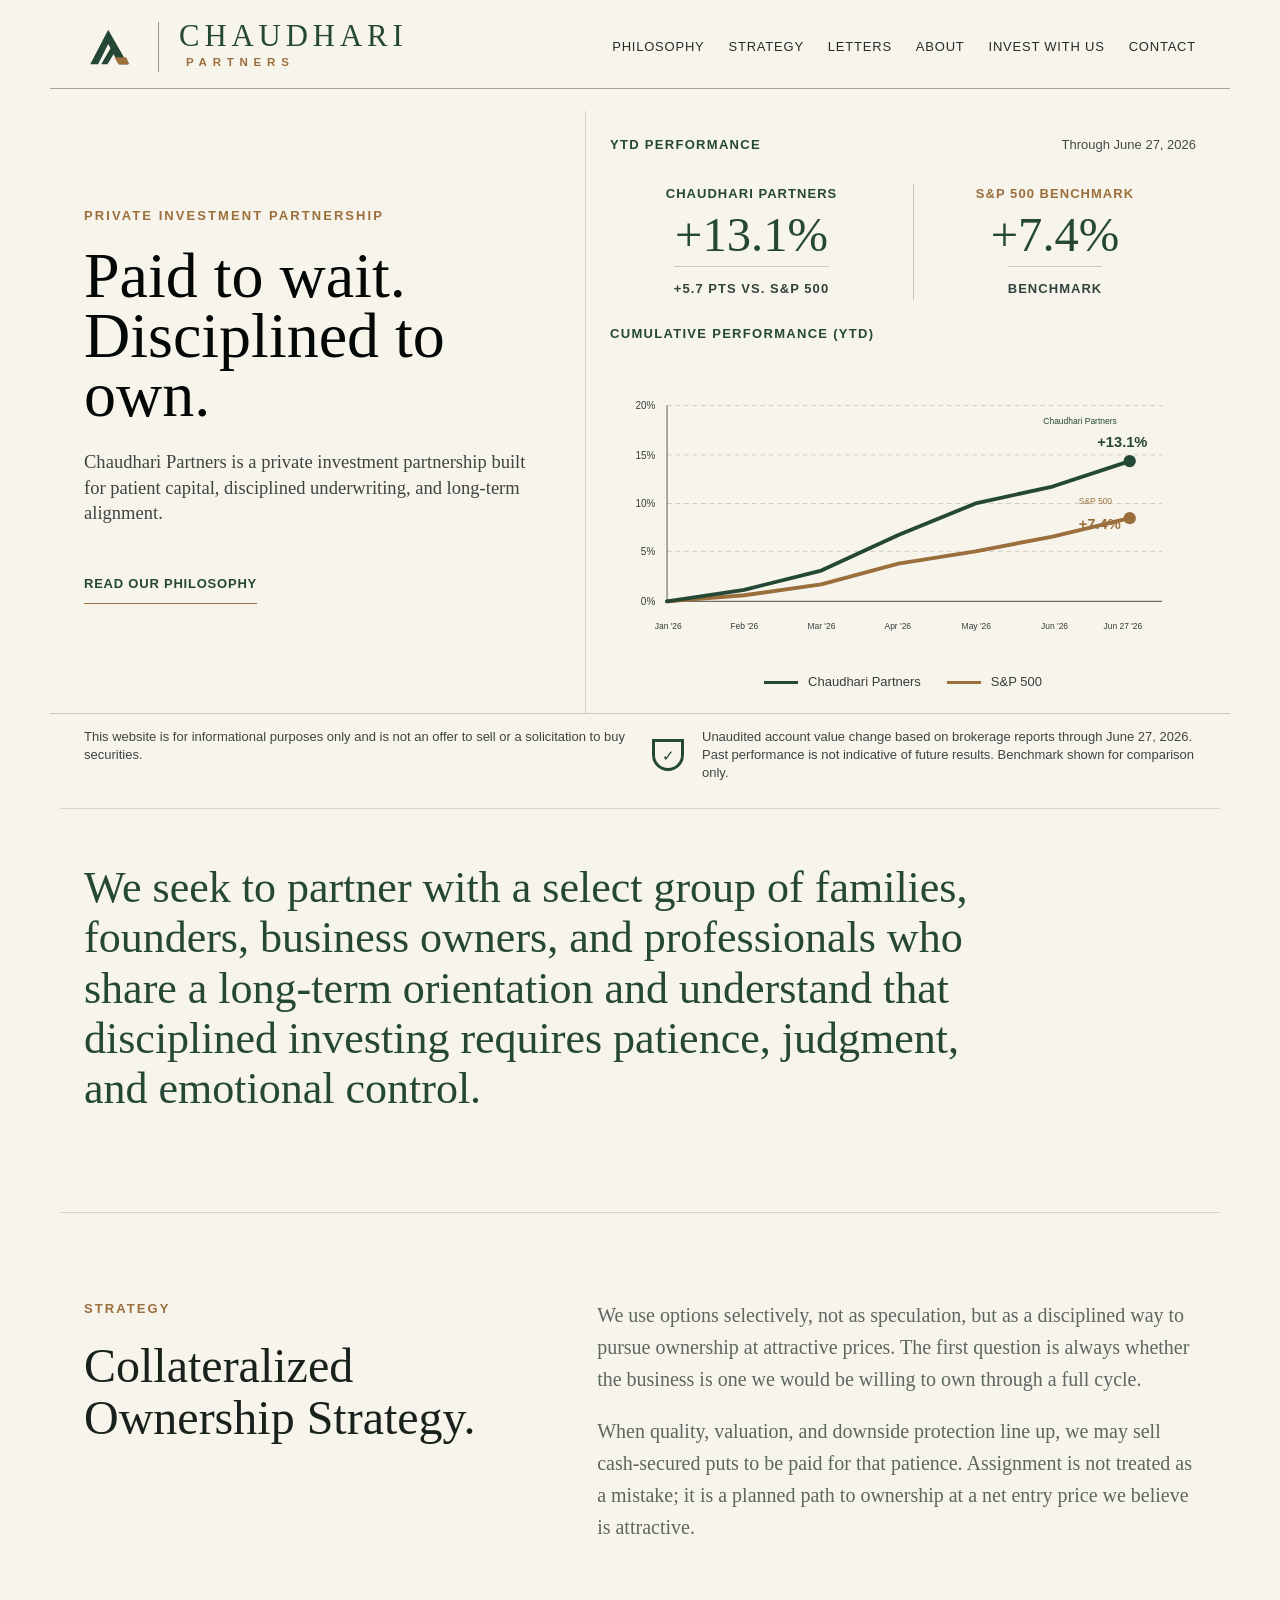
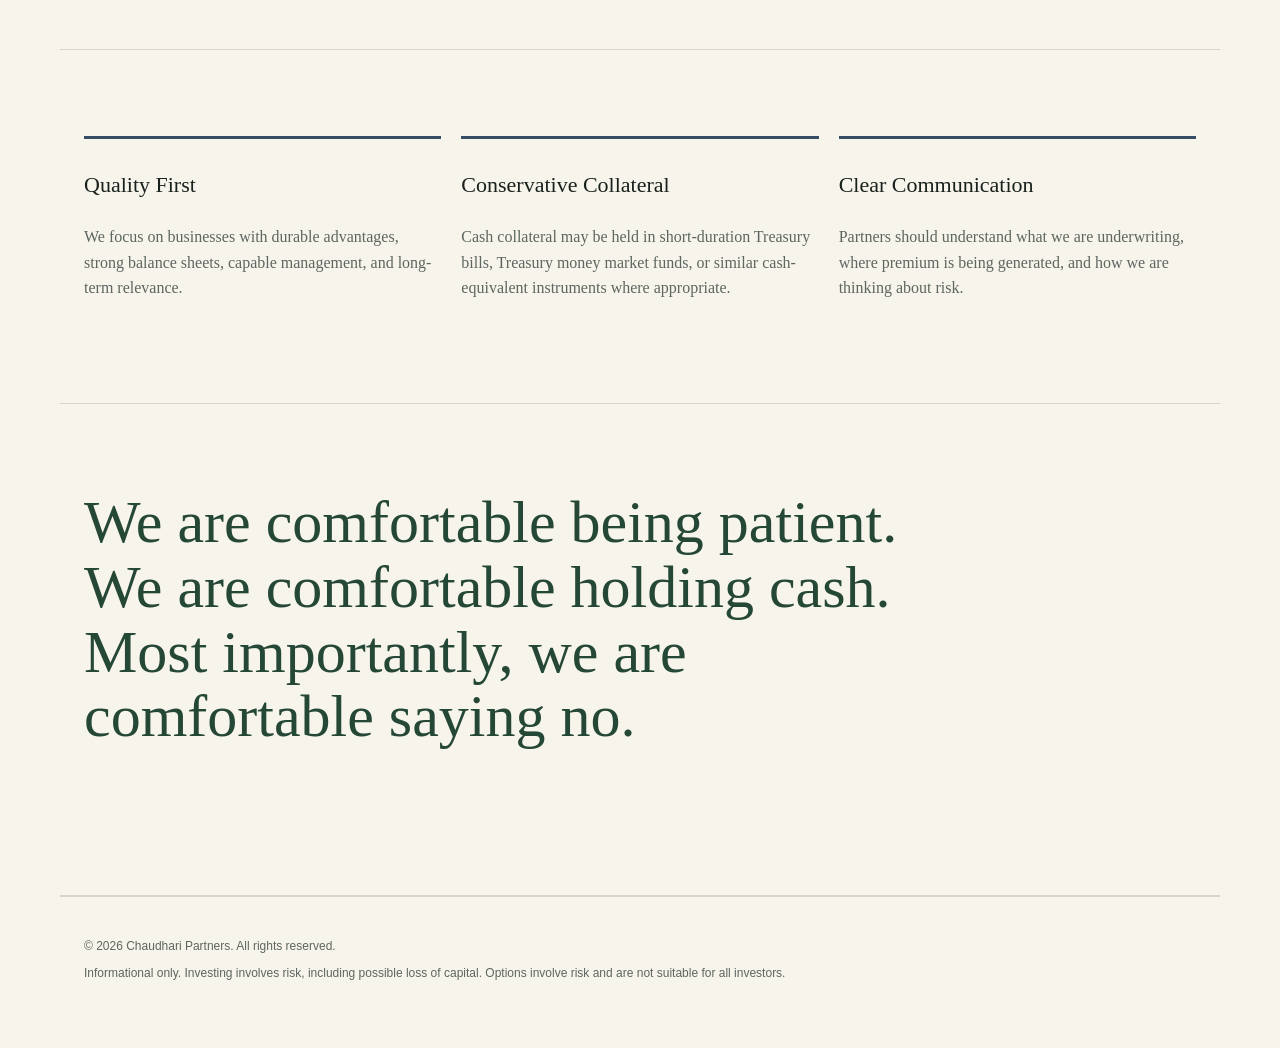
==== commit c588d945: "Refine homepage strategy and header consistency" ====
--- a/index.html
+++ b/index.html
@@ -57,7 +57,6 @@
           <h1>Paid to wait. Disciplined to own.</h1>
           <p class="lede">Chaudhari Partners is a private investment partnership built for patient capital, disciplined underwriting, and long-term alignment.</p>
           <div class="hero-actions">
-            <a class="button" href="contact.html">Contact Us</a>
             <a class="text-link" href="philosophy.html">Read our philosophy</a>
           </div>
         </div>
@@ -106,8 +105,8 @@
               <text class="chart-date" x="640" y="340">Jun 27 '26</text>
               <text class="cp-label" x="562" y="74">Chaudhari Partners</text>
               <text class="cp-value" x="632" y="104">+13.1%</text>
-              <text class="sp-label" x="654" y="177">S&amp;P 500</text>
-              <text class="sp-value" x="654" y="207">+7.4%</text>
+              <text class="sp-label" x="608" y="178">S&amp;P 500</text>
+              <text class="sp-value" x="608" y="210">+7.4%</text>
             </svg>
             <div class="chart-legend">
               <span><i class="legend-account"></i>Chaudhari Partners</span>
@@ -119,7 +118,7 @@
 
       <section class="hero-footnote">
         <p>This website is for informational purposes only and is not an offer to sell or a solicitation to buy securities.</p>
-        <p><span class="shield-mark">✓</span> Unaudited account value change. Past performance is not indicative of future results. Benchmark shown for comparison only.</p>
+        <p><span class="shield-mark">✓</span> Unaudited account value change based on brokerage reports through June 27, 2026. Past performance is not indicative of future results. Benchmark shown for comparison only.</p>
       </section>
 
       <section class="intro">
@@ -129,11 +128,11 @@
       <section id="strategy" class="section split">
         <div>
           <p class="eyebrow">Strategy</p>
-          <h2>We begin with the business.</h2>
+          <h2>Collateralized Ownership Strategy.</h2>
         </div>
         <div class="prose">
-          <p>Before selling an option, we ask whether we would be comfortable owning the underlying company at the right price. If the answer is no, we move on.</p>
-          <p>When we identify a company we would be willing to own, we may sell cash-secured put options at prices where we believe the risk and reward are attractive. If assigned, we may acquire shares at an effective net entry price below the market price at the time the option was sold.</p>
+          <p>We use options selectively, not as speculation, but as a disciplined way to pursue ownership at attractive prices. The first question is always whether the business is one we would be willing to own through a full cycle.</p>
+          <p>When quality, valuation, and downside protection line up, we may sell cash-secured puts to be paid for that patience. Assignment is not treated as a mistake; it is a planned path to ownership at a net entry price we believe is attractive.</p>
         </div>
       </section>
 
--- a/styles.css
+++ b/styles.css
@@ -198,7 +198,7 @@
   max-width: 560px;
   color: var(--muted);
   font-family: Arial, Helvetica, sans-serif;
-  font-size: 12px;
+  font-size: 10px;
   line-height: 1.5;
 }
 .performance-board {
@@ -229,22 +229,20 @@
 }
 .scorecards {
   display: grid;
-  grid-template-columns: minmax(230px, 1.05fr) minmax(190px, 0.8fr);
+  grid-template-columns: repeat(2, minmax(210px, 1fr));
   gap: 20px;
   align-items: center;
   margin-bottom: 24px;
 }
 .scorecard {
-  min-height: 128px;
+  min-height: 112px;
   display: grid;
   place-items: center;
   align-content: center;
   text-align: center;
 }
 .primary-score {
-  border: 1px solid rgba(24, 33, 28, 0.2);
-  border-top: 5px solid var(--green);
-  border-radius: 4px;
+  border: 0;
 }
 .benchmark-score {
   border-left: 1px solid rgba(24, 33, 28, 0.22);
@@ -267,7 +265,7 @@
   display: block;
   margin: 9px 0;
   color: var(--green);
-  font-size: clamp(36px, 4.1vw, 54px);
+  font-size: clamp(34px, 3.8vw, 50px);
   font-weight: 500;
   line-height: 0.9;
 }
@@ -572,7 +570,7 @@
     padding: 28px 24px 22px;
   }
 
-.brand-lockup {
+  .brand-lockup {
     grid-template-columns: 64px 1px minmax(0, auto);
     gap: 18px;
   }
@@ -628,7 +626,7 @@
   .brand-wordmark em { font-size: 11px; letter-spacing: 0.46em; }
   h1 { font-size: 52px; }
   .lede, .prose { font-size: 15px; }
-  .scorecard strong { font-size: 52px; }
+  .scorecard strong { font-size: 46px; }
   .chart-legend { justify-content: flex-start; gap: 18px; }
 }
 
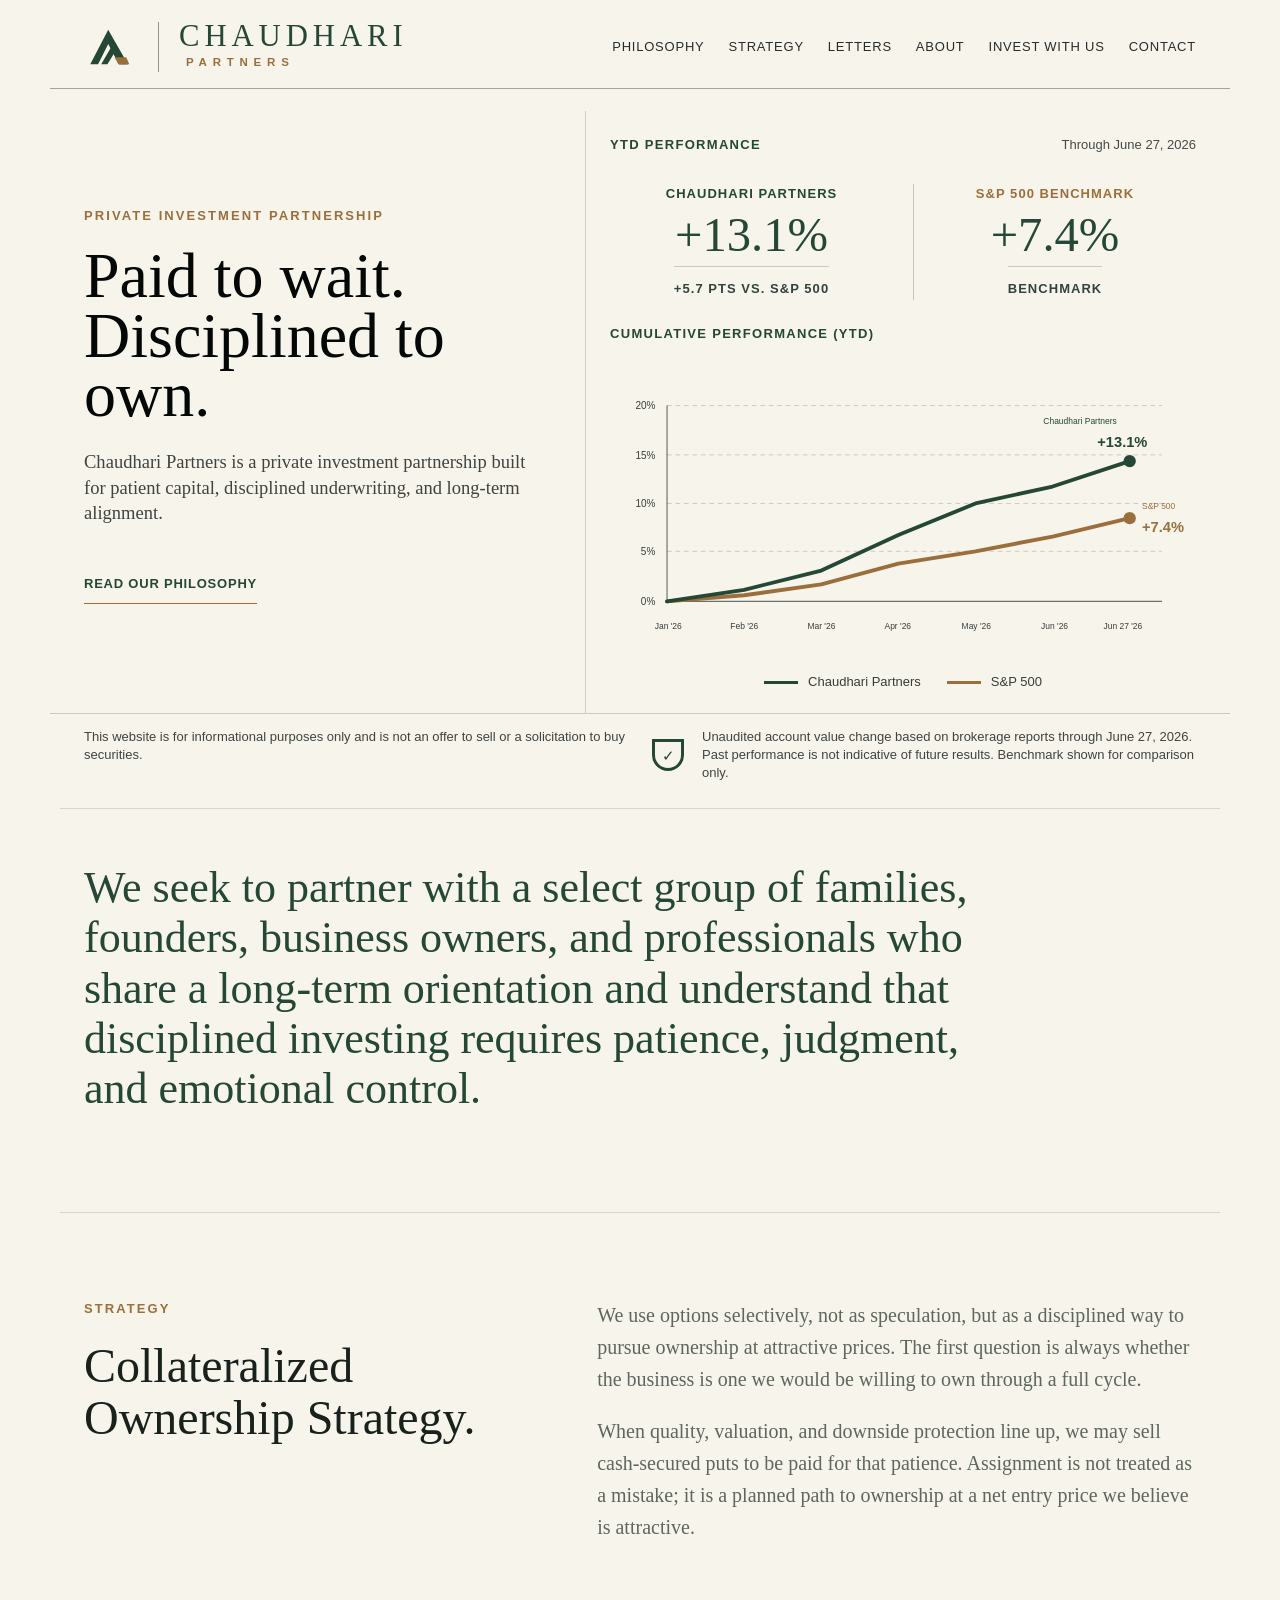
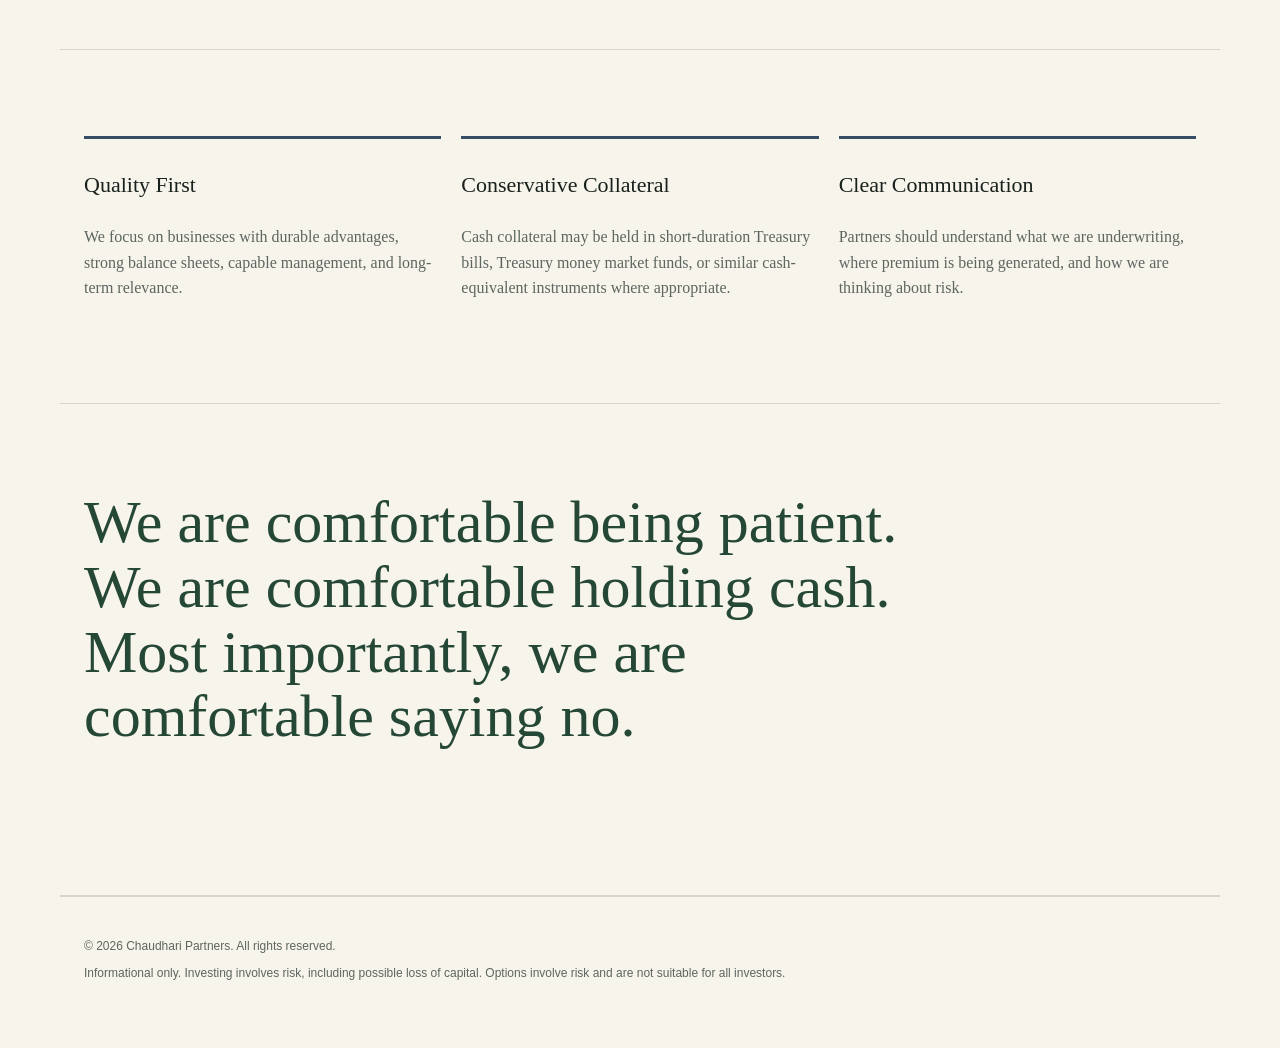
==== commit f017fd8d: "Adjust S&P chart label placement" ====
--- a/index.html
+++ b/index.html
@@ -105,8 +105,8 @@
               <text class="chart-date" x="640" y="340">Jun 27 '26</text>
               <text class="cp-label" x="562" y="74">Chaudhari Partners</text>
               <text class="cp-value" x="632" y="104">+13.1%</text>
-              <text class="sp-label" x="608" y="178">S&amp;P 500</text>
-              <text class="sp-value" x="608" y="210">+7.4%</text>
+              <text class="sp-label" x="690" y="184">S&amp;P 500</text>
+              <text class="sp-value" x="690" y="214">+7.4%</text>
             </svg>
             <div class="chart-legend">
               <span><i class="legend-account"></i>Chaudhari Partners</span>
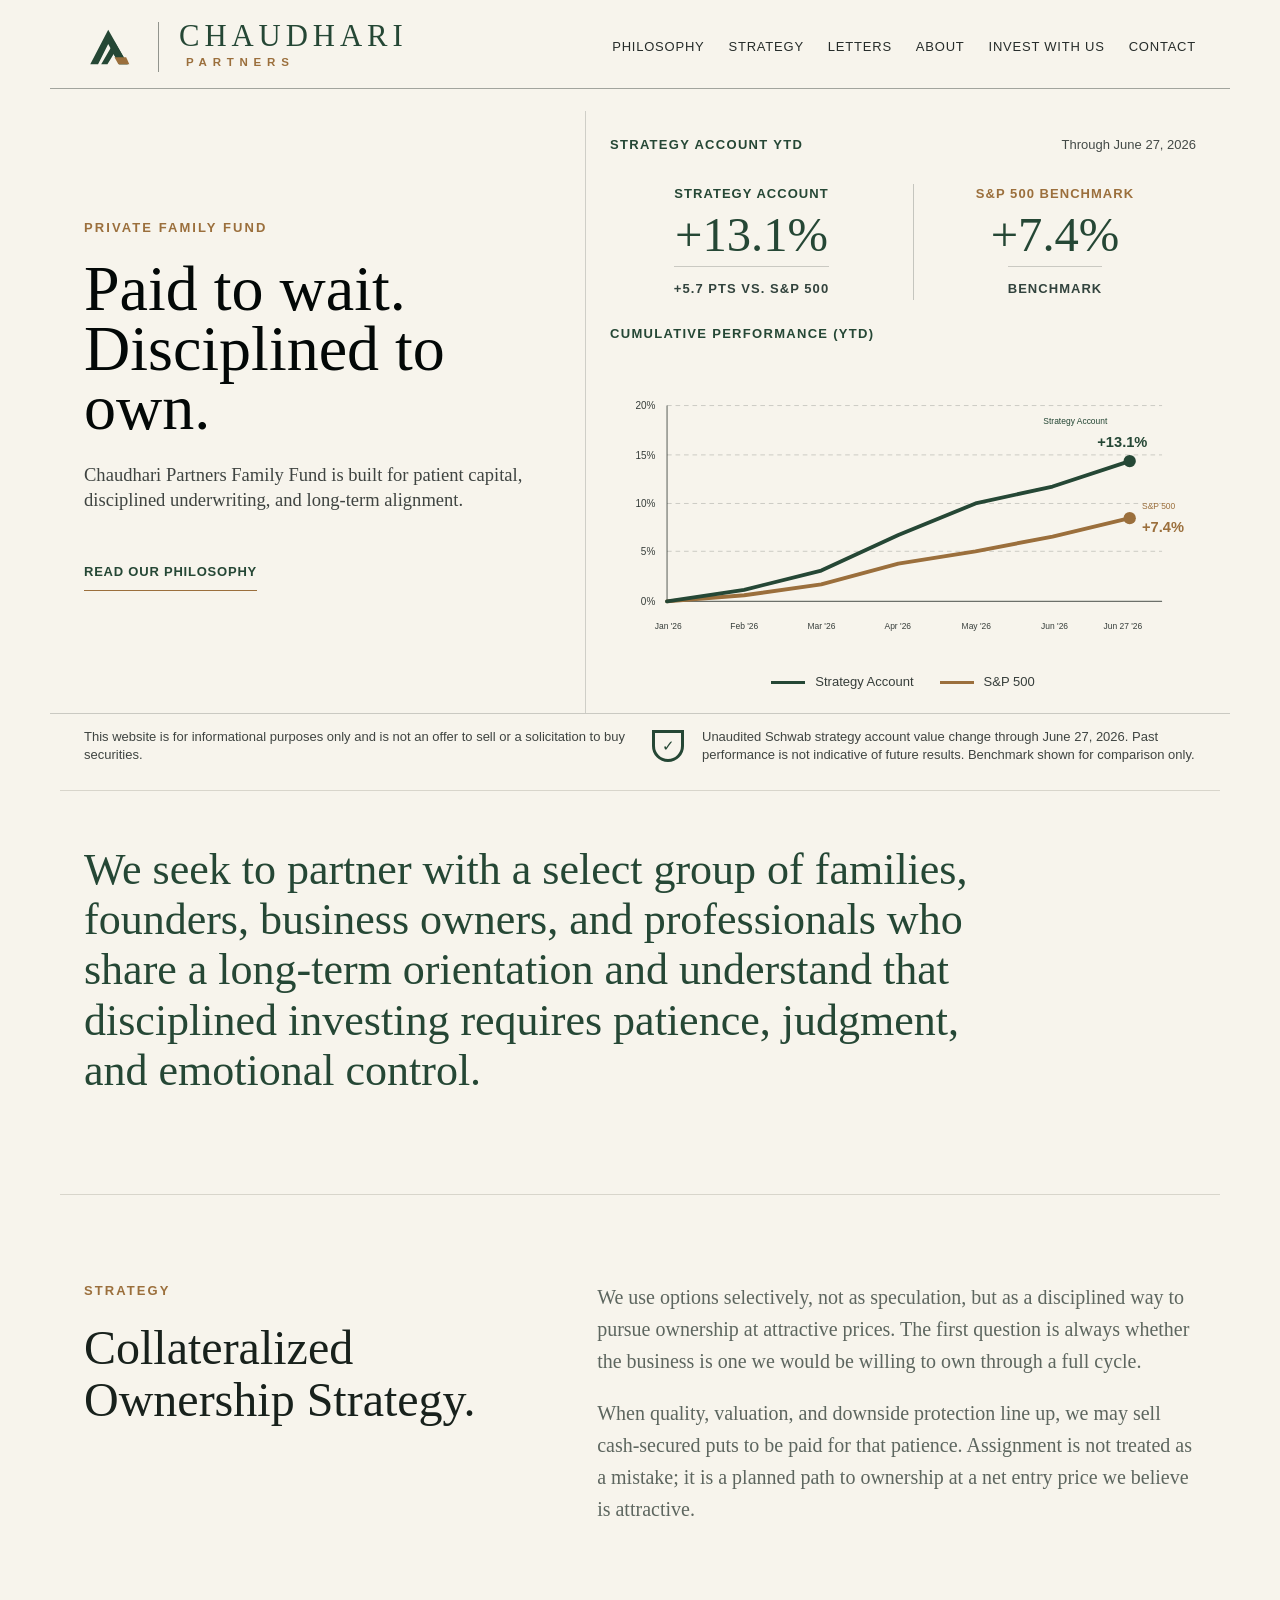
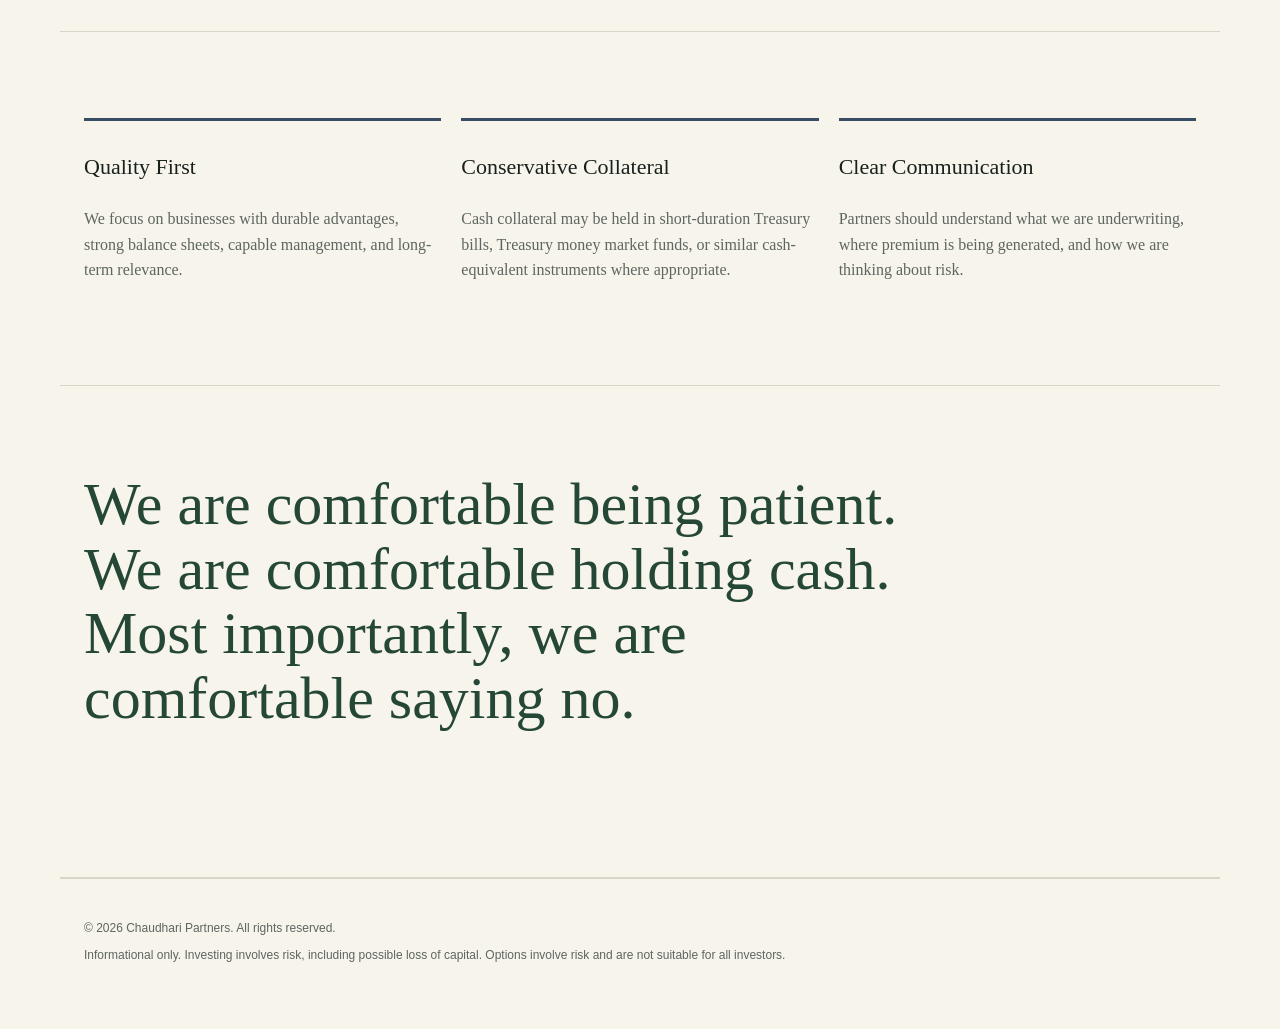
==== commit 2b7c3f9b: "Position site as family fund" ====
--- a/index.html
+++ b/index.html
@@ -3,25 +3,25 @@
   <head>
     <meta charset="utf-8">
     <meta name="viewport" content="width=device-width, initial-scale=1">
-    <title>Chaudhari Partners | Private Investment Partnership</title>
-    <meta name="description" content="Chaudhari Partners is a private investment partnership for patient capital, disciplined underwriting, and long-term alignment in public markets.">
+    <title>Chaudhari Partners Family Fund | Patient Capital</title>
+    <meta name="description" content="Chaudhari Partners is a private family fund for patient capital, disciplined underwriting, and long-term alignment in public markets.">
     <meta name="robots" content="index, follow">
     <link rel="canonical" href="https://www.chaudharipartners.com/">
     <meta property="og:type" content="website">
     <meta property="og:site_name" content="Chaudhari Partners">
-    <meta property="og:title" content="Chaudhari Partners | Private Investment Partnership">
+    <meta property="og:title" content="Chaudhari Partners Family Fund | Patient Capital">
     <meta property="og:description" content="Patient capital, disciplined underwriting, and long-term alignment in public markets.">
     <meta property="og:url" content="https://www.chaudharipartners.com/">
     <meta name="twitter:card" content="summary">
-    <meta name="twitter:title" content="Chaudhari Partners | Private Investment Partnership">
+    <meta name="twitter:title" content="Chaudhari Partners Family Fund | Patient Capital">
     <meta name="twitter:description" content="Patient capital, disciplined underwriting, and long-term alignment in public markets.">
     <script type="application/ld+json">
       {
         "@context": "https://schema.org",
         "@type": "Organization",
-        "name": "Chaudhari Partners",
+        "name": "Chaudhari Partners Family Fund",
         "url": "https://www.chaudharipartners.com/",
-        "description": "A private investment partnership built for patient capital, disciplined underwriting, and long-term alignment.",
+        "description": "A founder-led family fund built for patient capital, disciplined underwriting, and long-term alignment.",
         "areaServed": "United States",
         "sameAs": []
       }
@@ -53,9 +53,9 @@
     <main>
       <section class="hero hero-dashboard">
         <div class="hero-copy">
-          <p class="eyebrow">Private investment partnership</p>
+          <p class="eyebrow">Private family fund</p>
           <h1>Paid to wait. Disciplined to own.</h1>
-          <p class="lede">Chaudhari Partners is a private investment partnership built for patient capital, disciplined underwriting, and long-term alignment.</p>
+          <p class="lede">Chaudhari Partners Family Fund is built for patient capital, disciplined underwriting, and long-term alignment.</p>
           <div class="hero-actions">
             <a class="text-link" href="philosophy.html">Read our philosophy</a>
           </div>
@@ -63,12 +63,12 @@
 
         <aside class="performance-board" aria-label="Year-to-date performance comparison">
           <div class="board-heading">
-            <h2>YTD Performance</h2>
+            <h2>Strategy Account YTD</h2>
             <span>Through June 27, 2026</span>
           </div>
           <div class="scorecards">
             <div class="scorecard primary-score">
-              <span>Chaudhari Partners</span>
+              <span>Strategy Account</span>
               <strong>+13.1%</strong>
               <small>+5.7 pts vs. S&amp;P 500</small>
             </div>
@@ -103,13 +103,13 @@
               <text class="chart-date" x="456" y="340">May '26</text>
               <text class="chart-date" x="559" y="340">Jun '26</text>
               <text class="chart-date" x="640" y="340">Jun 27 '26</text>
-              <text class="cp-label" x="562" y="74">Chaudhari Partners</text>
+              <text class="cp-label" x="562" y="74">Strategy Account</text>
               <text class="cp-value" x="632" y="104">+13.1%</text>
               <text class="sp-label" x="690" y="184">S&amp;P 500</text>
               <text class="sp-value" x="690" y="214">+7.4%</text>
             </svg>
             <div class="chart-legend">
-              <span><i class="legend-account"></i>Chaudhari Partners</span>
+              <span><i class="legend-account"></i>Strategy Account</span>
               <span><i class="legend-benchmark"></i>S&amp;P 500</span>
             </div>
           </div>
@@ -118,7 +118,7 @@
 
       <section class="hero-footnote">
         <p>This website is for informational purposes only and is not an offer to sell or a solicitation to buy securities.</p>
-        <p><span class="shield-mark">✓</span> Unaudited account value change based on brokerage reports through June 27, 2026. Past performance is not indicative of future results. Benchmark shown for comparison only.</p>
+        <p><span class="shield-mark">✓</span> Unaudited Schwab strategy account value change through June 27, 2026. Past performance is not indicative of future results. Benchmark shown for comparison only.</p>
       </section>
 
       <section class="intro">
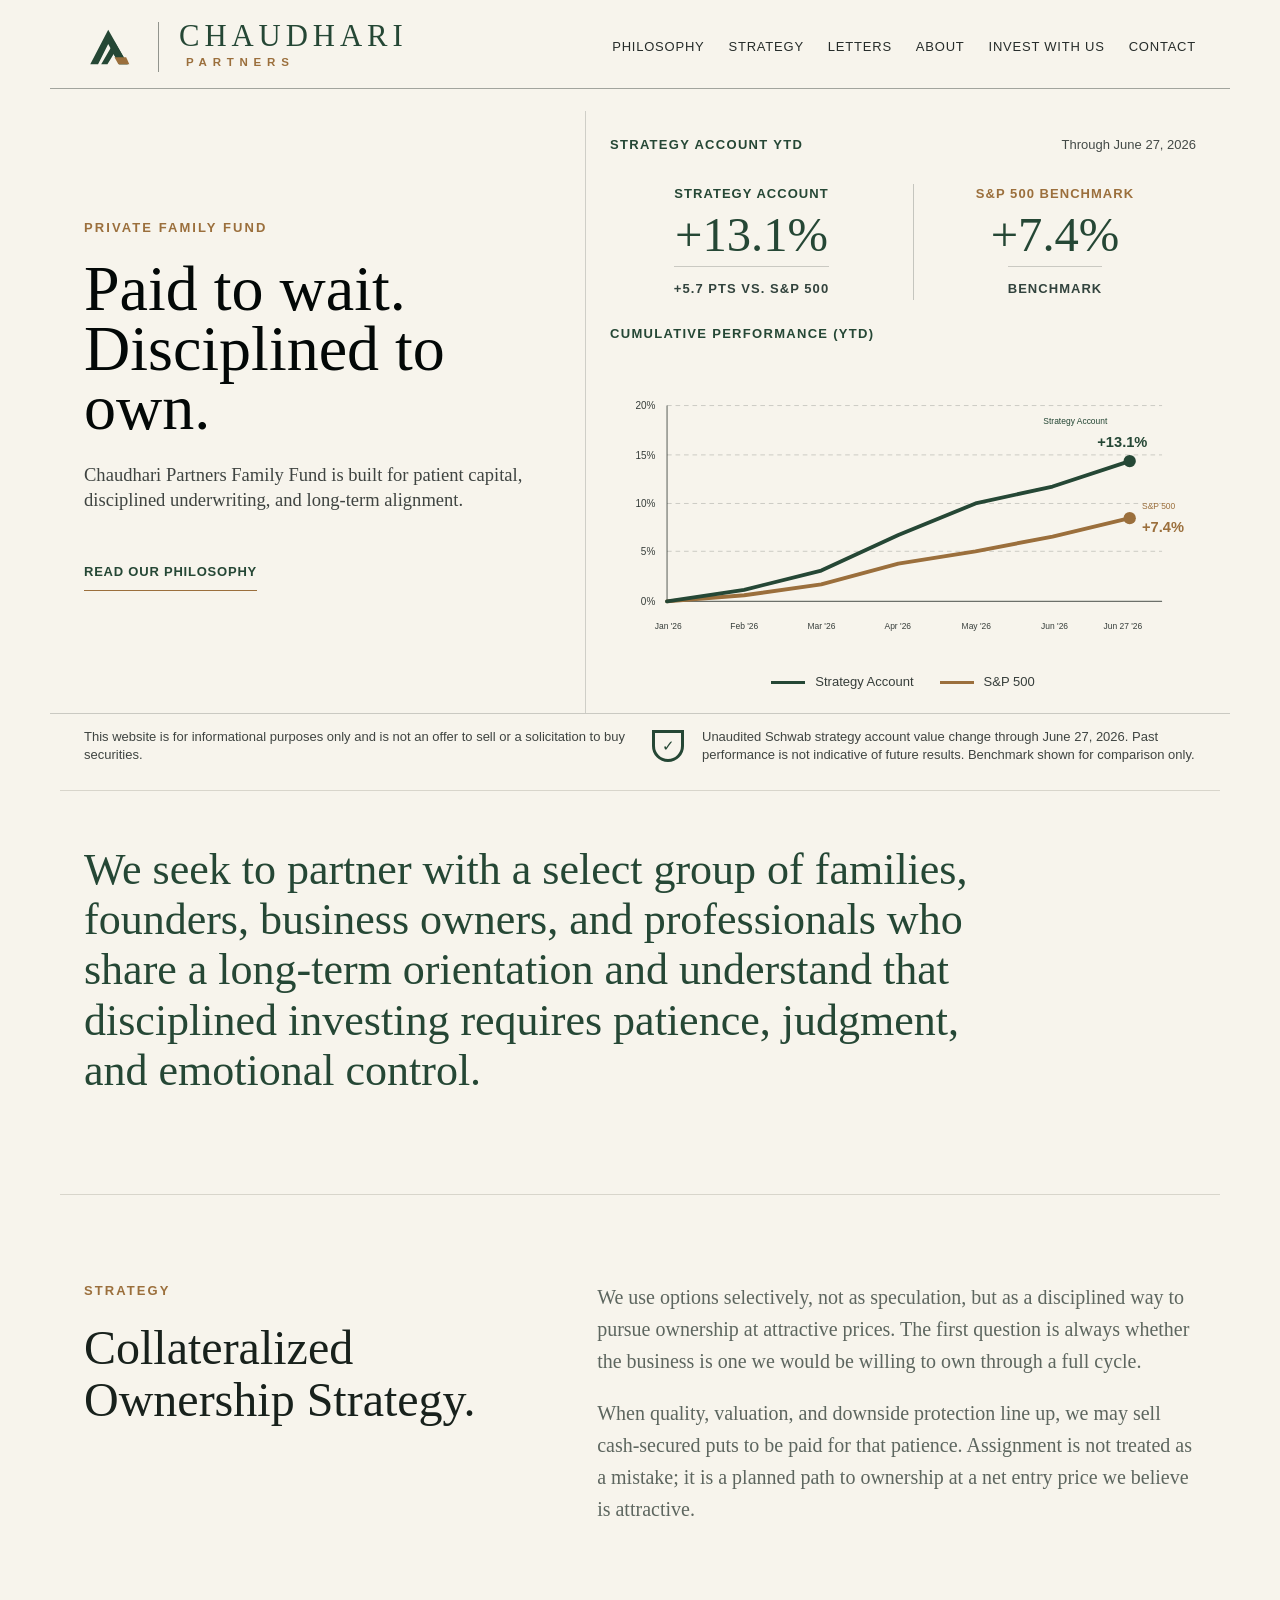
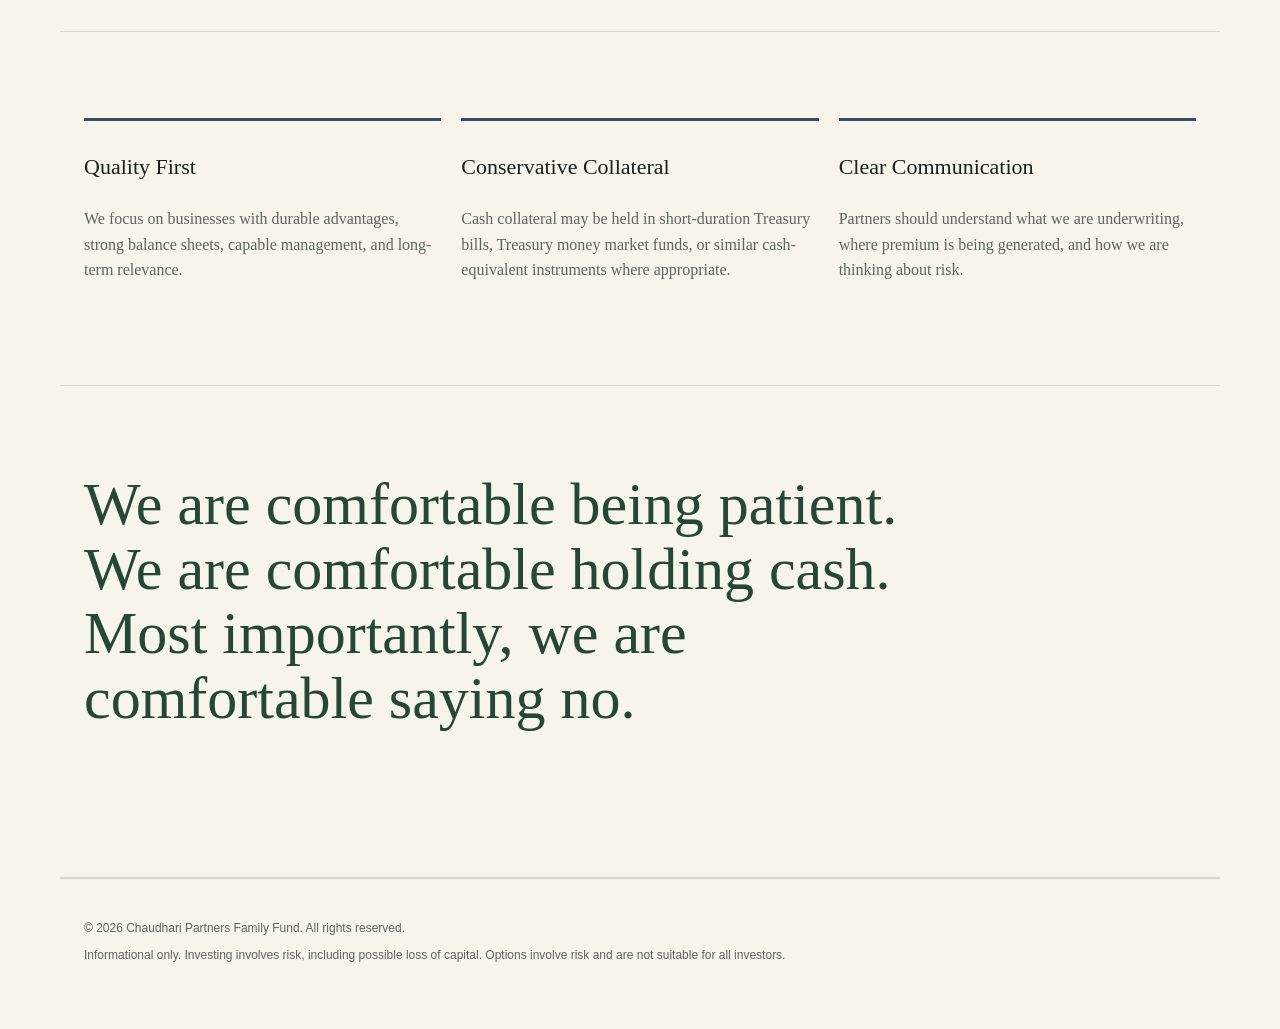
==== commit 1fc911d8: "Tighten family fund brand consistency" ====
--- a/index.html
+++ b/index.html
@@ -4,11 +4,11 @@
     <meta charset="utf-8">
     <meta name="viewport" content="width=device-width, initial-scale=1">
     <title>Chaudhari Partners Family Fund | Patient Capital</title>
-    <meta name="description" content="Chaudhari Partners is a private family fund for patient capital, disciplined underwriting, and long-term alignment in public markets.">
+    <meta name="description" content="Chaudhari Partners Family Fund is built for patient capital, disciplined underwriting, and long-term alignment in public markets.">
     <meta name="robots" content="index, follow">
     <link rel="canonical" href="https://www.chaudharipartners.com/">
     <meta property="og:type" content="website">
-    <meta property="og:site_name" content="Chaudhari Partners">
+    <meta property="og:site_name" content="Chaudhari Partners Family Fund">
     <meta property="og:title" content="Chaudhari Partners Family Fund | Patient Capital">
     <meta property="og:description" content="Patient capital, disciplined underwriting, and long-term alignment in public markets.">
     <meta property="og:url" content="https://www.chaudharipartners.com/">
@@ -146,7 +146,7 @@
     </main>
 
     <footer class="site-footer">
-      <p>&copy; 2026 Chaudhari Partners. All rights reserved.</p>
+      <p>&copy; 2026 Chaudhari Partners Family Fund. All rights reserved.</p>
       <p>Informational only. Investing involves risk, including possible loss of capital. Options involve risk and are not suitable for all investors.</p>
     </footer>
   </body>
